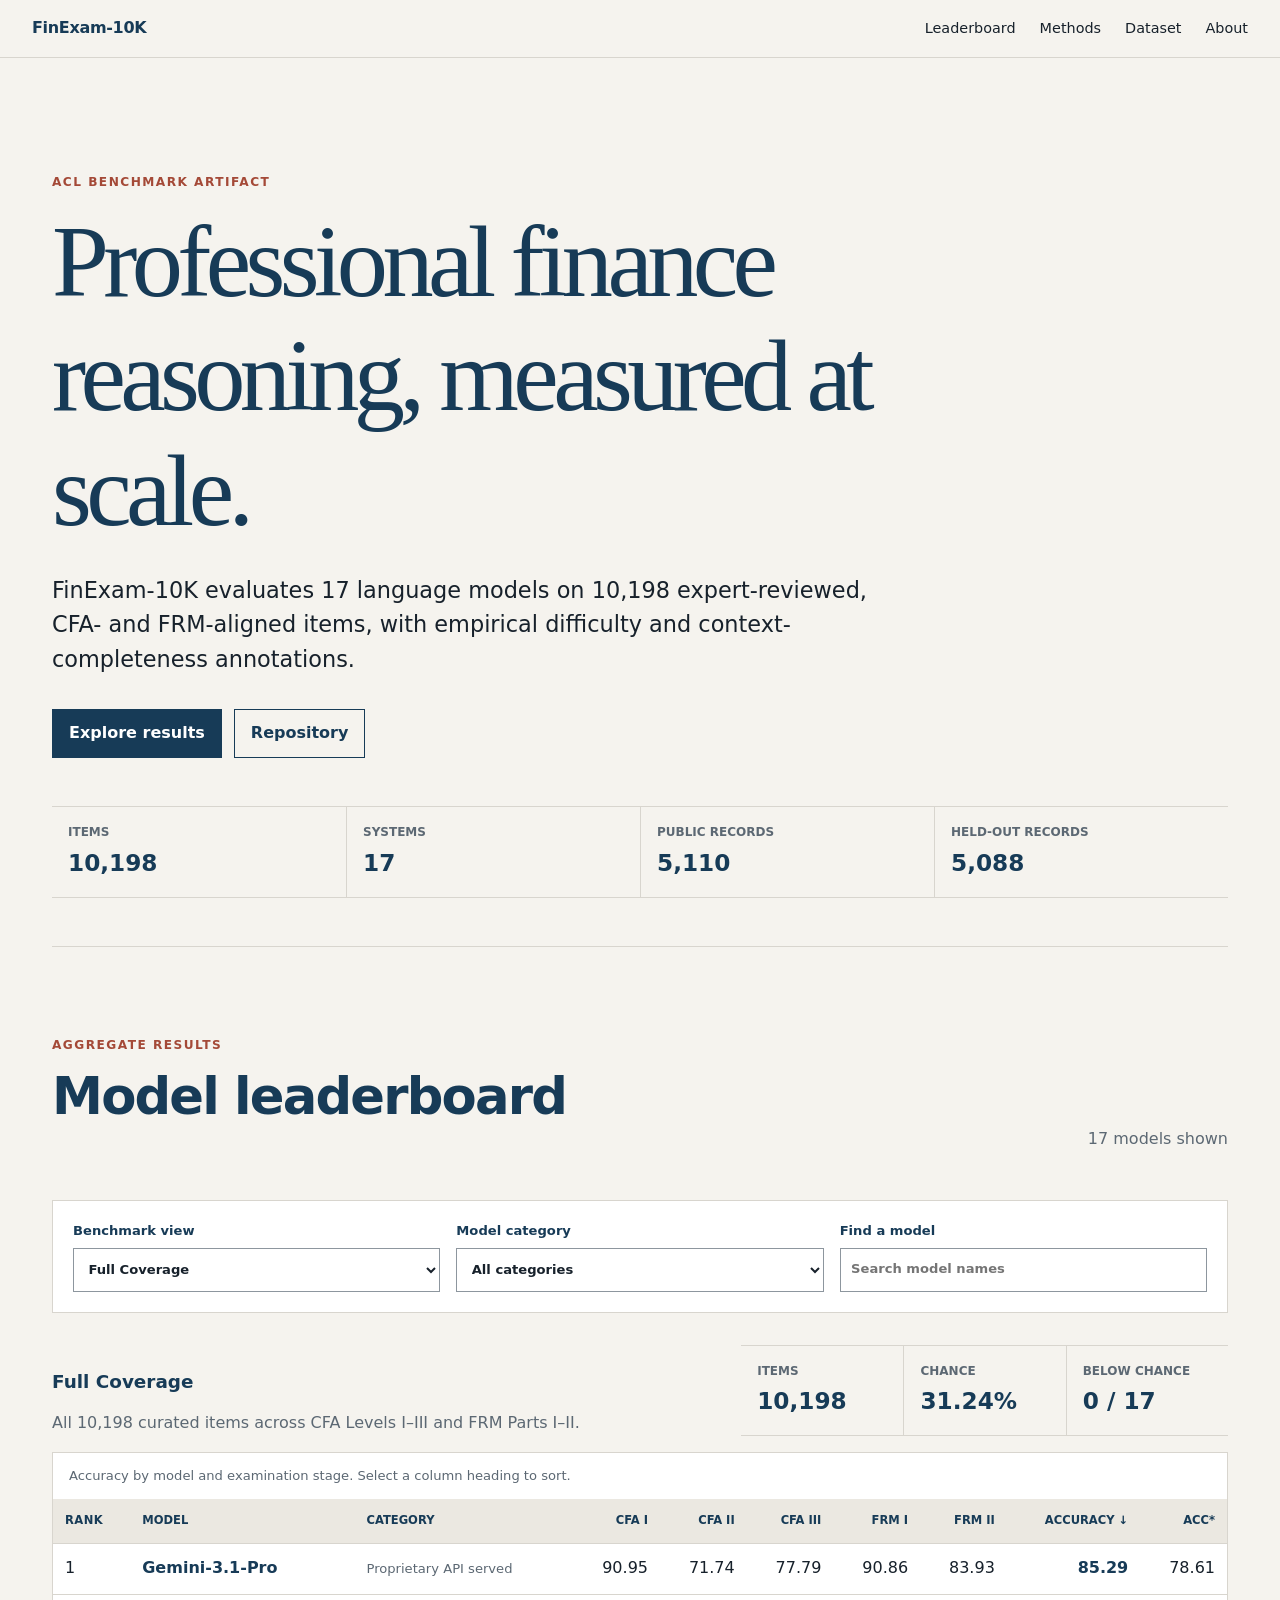
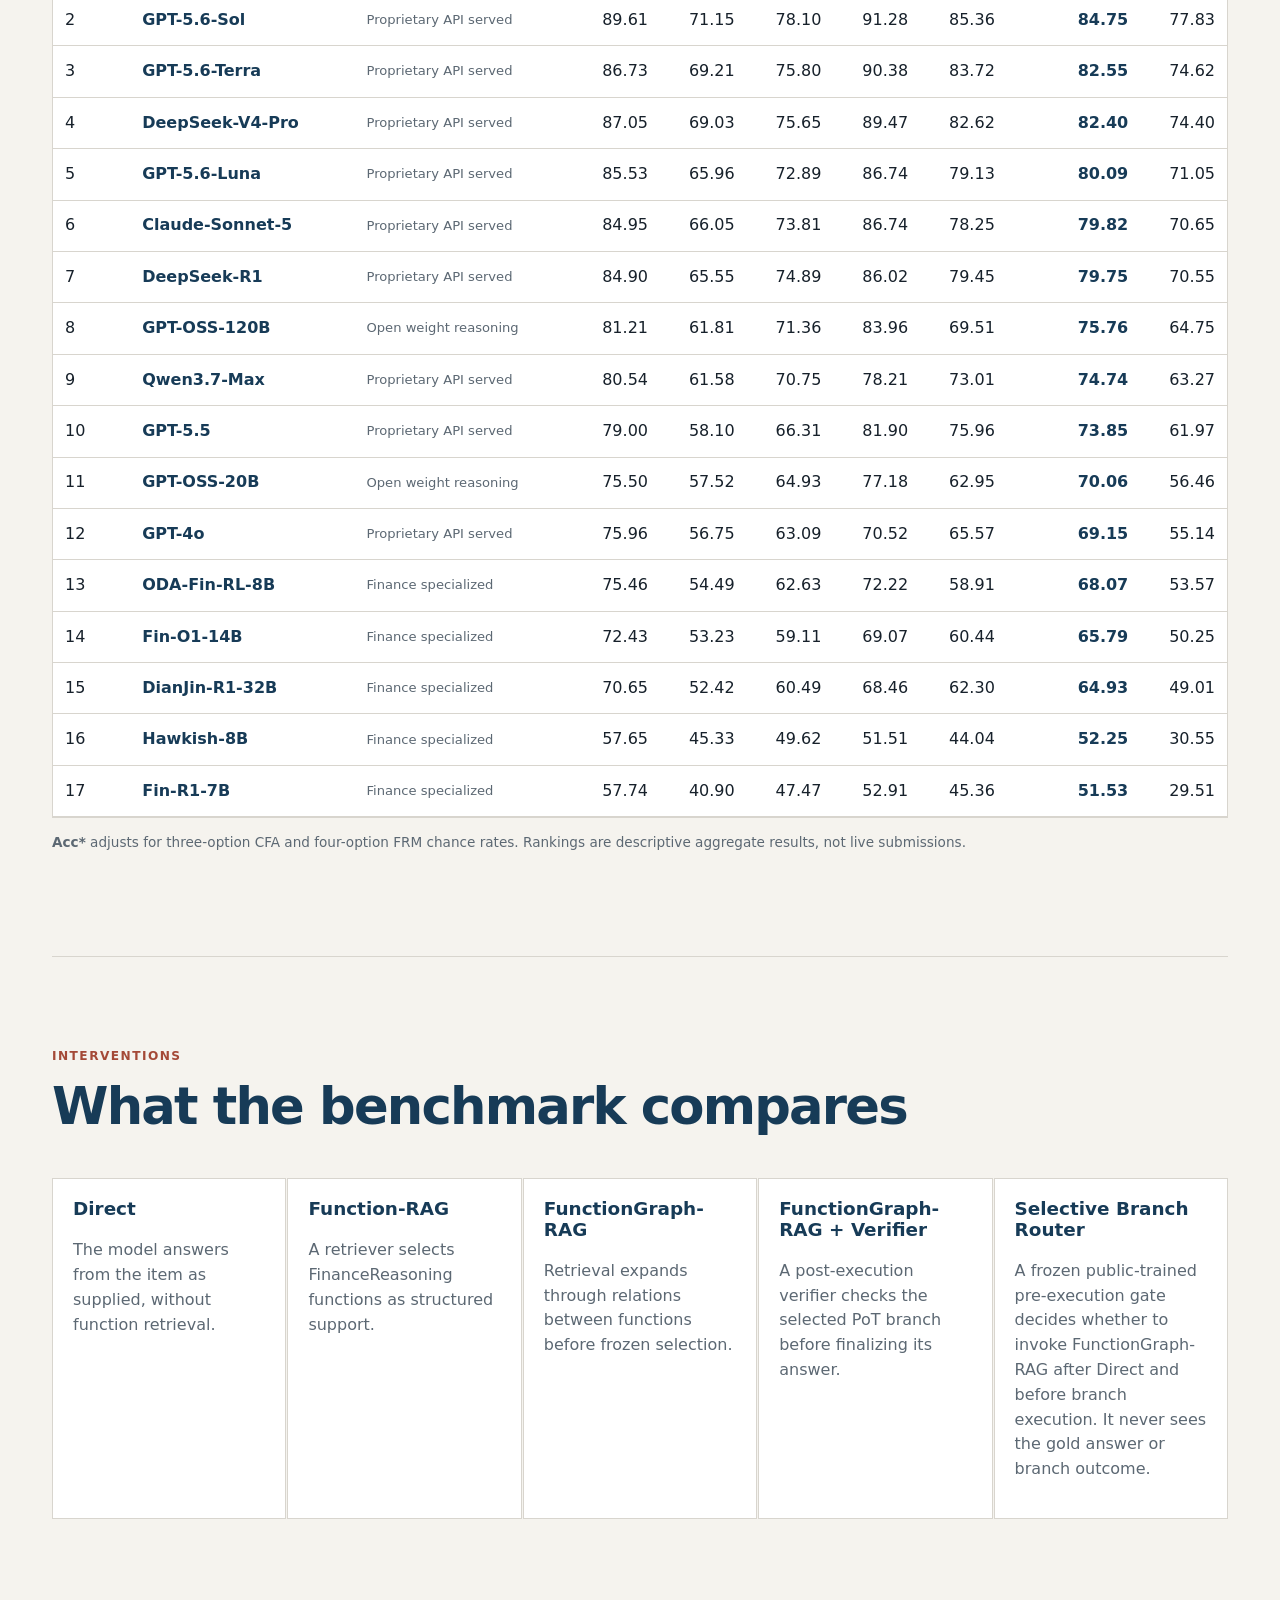
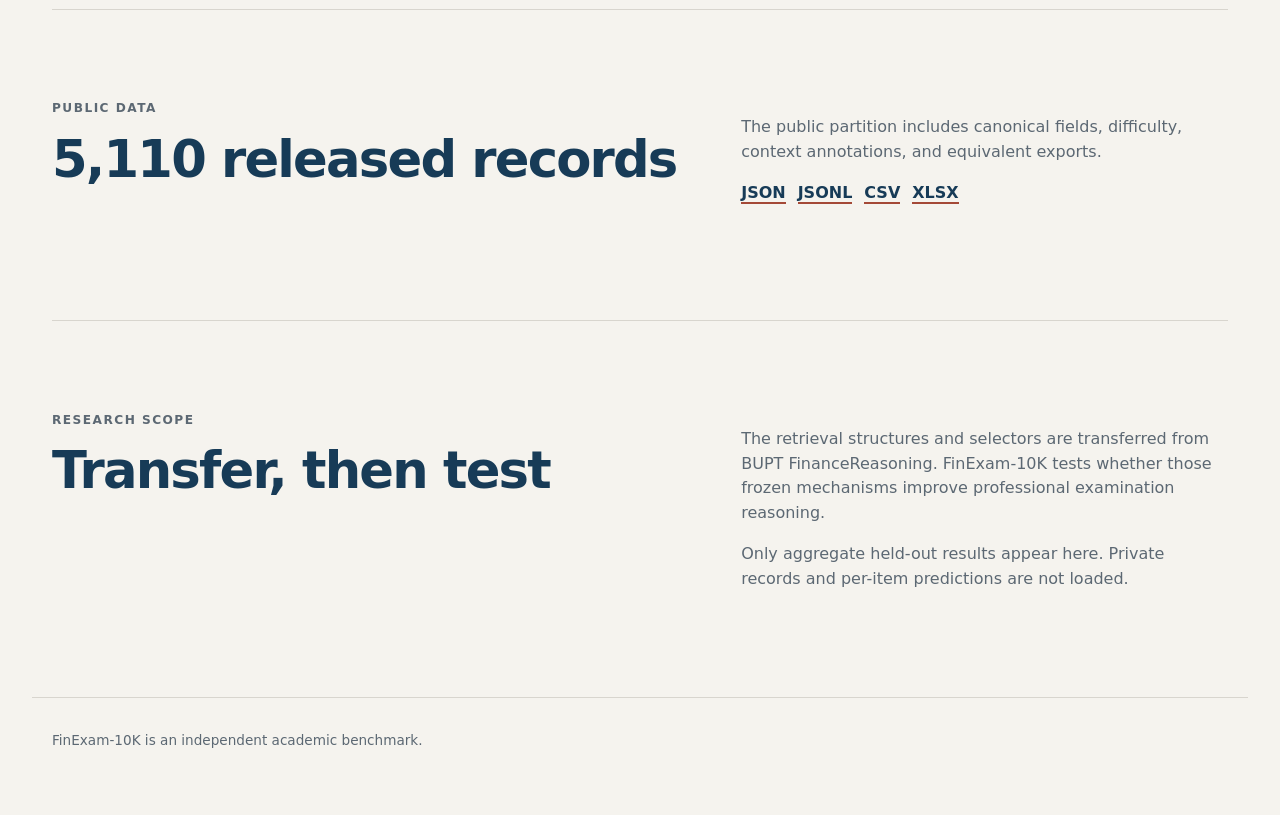
==== docs/index.html @ fe835ecf "feat: publish leaderboard and streamline reproduction Add the docs based benchmark site, README visu" ====
<!doctype html>
<html lang="en">
<head>
  <meta charset="utf-8">
  <meta name="viewport" content="width=device-width, initial-scale=1">
  <meta name="description" content="FinExam-10K benchmark results for professional financial reasoning.">
  <title>FinExam-10K Leaderboard</title>
  <link rel="stylesheet" href="assets/site.css">
  <script src="assets/site.js" defer></script>
</head>
<body>
  <a class="skip-link" href="#leaderboard">Skip to leaderboard</a>
  <header class="site-header">
    <a class="wordmark" href="#top">FinExam-10K</a>
    <nav aria-label="Primary navigation">
      <a href="#leaderboard">Leaderboard</a><a href="#methods">Methods</a>
      <a href="#dataset">Dataset</a><a href="#about">About</a>
    </nav>
  </header>
  <main id="top">
    <section class="hero" aria-labelledby="hero-title">
      <p class="eyebrow">ACL benchmark artifact</p>
      <h1 id="hero-title">Professional finance reasoning, measured at scale.</h1>
      <p class="lede">FinExam-10K evaluates 17 language models on 10,198 expert-reviewed,
        CFA- and FRM-aligned items, with empirical difficulty and context-completeness annotations.</p>
      <div class="hero-actions">
        <a class="button button-primary" href="#leaderboard">Explore results</a>
        <a class="button" href="https://github.com/YanLin-Quinne/FinExam10k">Repository</a>
      </div>
      <dl class="facts" aria-label="Benchmark summary">
        <div><dt>Items</dt><dd>10,198</dd></div><div><dt>Systems</dt><dd>17</dd></div>
        <div><dt>Public records</dt><dd>5,110</dd></div><div><dt>Held-out records</dt><dd>5,088</dd></div>
      </dl>
    </section>

    <section id="leaderboard" class="section" aria-labelledby="leaderboard-title">
      <div class="section-heading"><div><p class="eyebrow">Aggregate results</p>
        <h2 id="leaderboard-title">Model leaderboard</h2></div>
        <p id="results-status" class="status" aria-live="polite">Loading results…</p></div>
      <div class="controls" aria-label="Leaderboard filters">
        <label>Benchmark view<select id="view-filter">
          <option value="full">Full Coverage</option><option value="cc">Context Complete</option>
          <option value="h372">Context Complete Hard</option><option value="z188">Universal Failure Core</option>
        </select></label>
        <label>Model category<select id="category-filter"><option value="all">All categories</option></select></label>
        <label>Find a model<input id="model-search" type="search" autocomplete="off" placeholder="Search model names"></label>
      </div>
      <div class="view-summary"><div><h3 id="view-title">Full Coverage</h3><p id="view-description"></p></div>
        <dl class="view-stats"><div><dt>Items</dt><dd id="view-items">—</dd></div>
          <div><dt>Chance</dt><dd id="view-chance">—</dd></div>
          <div><dt>Below chance</dt><dd id="view-below">—</dd></div></dl></div>
      <div class="table-shell" tabindex="0" aria-label="Scrollable leaderboard">
        <table>
          <caption>Accuracy by model and examination stage. Select a column heading to sort.</caption>
          <thead><tr>
            <th scope="col">Rank</th>
            <th scope="col" aria-sort="none"><button data-sort="model">Model</button></th>
            <th scope="col" aria-sort="none"><button data-sort="category">Category</button></th>
            <th scope="col" aria-sort="none"><button data-sort="CFA Level I">CFA I</button></th>
            <th scope="col" aria-sort="none"><button data-sort="CFA Level II">CFA II</button></th>
            <th scope="col" aria-sort="none"><button data-sort="CFA Level III">CFA III</button></th>
            <th scope="col" aria-sort="none"><button data-sort="FRM Part I">FRM I</button></th>
            <th scope="col" aria-sort="none"><button data-sort="FRM Part II">FRM II</button></th>
            <th scope="col" aria-sort="descending"><button data-sort="accuracy">Accuracy</button></th>
            <th scope="col" aria-sort="none"><button data-sort="adjusted_accuracy">Acc*</button></th>
          </tr></thead><tbody id="leaderboard-body"></tbody>
        </table>
      </div>
      <p class="table-note"><strong>Acc*</strong> adjusts for three-option CFA and four-option FRM
        chance rates. Rankings are descriptive aggregate results, not live submissions.</p>
    </section>

    <section id="methods" class="section" aria-labelledby="methods-title">
      <p class="eyebrow">Interventions</p><h2 id="methods-title">What the benchmark compares</h2>
      <div class="method-grid">
        <article><h3>Direct</h3><p>The model answers from the item as supplied, without function retrieval.</p></article>
        <article><h3>Function-RAG</h3><p>A retriever selects FinanceReasoning functions as structured support.</p></article>
        <article><h3>FunctionGraph-RAG</h3><p>Retrieval expands through relations between functions before frozen selection.</p></article>
        <article><h3>FunctionGraph-RAG + Verifier</h3><p>A post-execution verifier checks the selected PoT branch before finalizing its answer.</p></article>
        <article><h3>Selective Branch Router</h3><p>A frozen public-trained pre-execution gate decides whether to invoke FunctionGraph-RAG after Direct and before branch execution. It never sees the gold answer or branch outcome.</p></article>
      </div>
    </section>

    <section id="dataset" class="section split" aria-labelledby="dataset-title">
      <div><p class="eyebrow">Public data</p><h2 id="dataset-title">5,110 released records</h2></div>
      <div><p>The public partition includes canonical fields, difficulty, context annotations, and equivalent exports.</p>
        <ul class="dataset-links">
          <li><a href="https://github.com/YanLin-Quinne/FinExam10k/blob/main/data/public/finexam10k_public_5110_canonical.json">JSON</a></li>
          <li><a href="https://github.com/YanLin-Quinne/FinExam10k/blob/main/data/public/finexam10k_public_5110_canonical.jsonl">JSONL</a></li>
          <li><a href="https://github.com/YanLin-Quinne/FinExam10k/blob/main/data/public/finexam10k_public_5110_table.csv">CSV</a></li>
          <li><a href="https://github.com/YanLin-Quinne/FinExam10k/blob/main/data/public/finexam10k_public_5110.xlsx">XLSX</a></li>
        </ul></div>
    </section>
    <section id="about" class="section split" aria-labelledby="about-title">
      <div><p class="eyebrow">Research scope</p><h2 id="about-title">Transfer, then test</h2></div>
      <div><p>The retrieval structures and selectors are transferred from BUPT FinanceReasoning.
        FinExam-10K tests whether those frozen mechanisms improve professional examination reasoning.</p>
        <p>Only aggregate held-out results appear here. Private records and per-item predictions are not loaded.</p></div>
    </section>
  </main>
  <footer>FinExam-10K is an independent academic benchmark.</footer>
</body>
</html>
---- docs/assets/site.css ----
:root{--ink:#17212b;--muted:#5c6873;--paper:#f5f3ee;--surface:#fff;--line:#d8d5ce;--navy:#173b57;--rust:#a44937;color-scheme:light;scroll-behavior:smooth}
*{box-sizing:border-box}body{background:var(--paper);color:var(--ink);font-family:Inter,ui-sans-serif,system-ui,-apple-system,BlinkMacSystemFont,"Segoe UI",sans-serif;line-height:1.55;margin:0}
a{color:var(--navy);text-underline-offset:.18em}a:hover{color:var(--rust)}:focus-visible{outline:3px solid var(--rust);outline-offset:3px}
.skip-link{background:var(--navy);color:#fff;left:1rem;padding:.65rem 1rem;position:fixed;top:-5rem;z-index:30}.skip-link:focus{top:1rem}
.site-header{align-items:center;background:rgba(245,243,238,.96);border-bottom:1px solid var(--line);display:flex;justify-content:space-between;padding:1rem max(1.25rem,calc((100vw - 76rem)/2));position:sticky;top:0;z-index:20}
.wordmark{font-weight:800;letter-spacing:-.02em;text-decoration:none}nav{display:flex;gap:1.5rem}nav a{color:var(--ink);font-size:.9rem;text-decoration:none}
main,footer{margin:auto;max-width:76rem;padding-inline:1.25rem}.hero{padding-block:clamp(4rem,9vw,8rem) 3rem}
.eyebrow{color:var(--rust);font-size:.76rem;font-weight:800;letter-spacing:.12em;margin:0 0 .8rem;text-transform:uppercase}
h1,h2,h3{color:var(--navy);line-height:1.12;margin-top:0}h1{font-family:Georgia,"Times New Roman",serif;font-size:clamp(3.1rem,8vw,6.7rem);font-weight:500;letter-spacing:-.055em;margin-bottom:1.5rem;max-width:64rem}h2{font-size:clamp(2rem,4vw,3.2rem);letter-spacing:-.035em}h3{font-size:1.15rem}
.lede{font-size:clamp(1.1rem,2vw,1.4rem);max-width:52rem}.hero-actions{display:flex;flex-wrap:wrap;gap:.75rem;margin-block:2rem 3rem}
.button{border:1px solid var(--navy);display:inline-block;font-weight:700;padding:.7rem 1rem;text-decoration:none}.button-primary{background:var(--navy);color:#fff}.button-primary:hover{background:var(--rust);color:#fff}
.facts,.view-stats{border-block:1px solid var(--line);display:grid;grid-template-columns:repeat(4,1fr);margin:0}.facts div,.view-stats div{padding:1rem}.facts div+div,.view-stats div+div{border-left:1px solid var(--line)}
dt{color:var(--muted);font-size:.75rem;font-weight:700;text-transform:uppercase}dd{color:var(--navy);font-size:1.45rem;font-weight:800;margin:.2rem 0 0}
.section{border-top:1px solid var(--line);padding-block:clamp(3.5rem,7vw,6rem)}.section-heading,.view-summary,.split{display:grid;gap:2rem;grid-template-columns:1.35fr 1fr}.section-heading{align-items:end}.status{color:var(--muted);text-align:right}
.controls{align-items:end;background:var(--surface);border:1px solid var(--line);display:grid;gap:1rem;grid-template-columns:repeat(3,1fr);margin-block:2rem;padding:1.25rem}
label{color:var(--navy);font-size:.82rem;font-weight:750}input,select{background:#fff;border:1px solid #8d969e;border-radius:0;color:var(--ink);display:block;font:inherit;margin-top:.4rem;min-height:2.75rem;padding:.5rem .65rem;width:100%}
.view-summary{align-items:end;margin-block:2rem 1rem}.view-summary p{color:var(--muted);margin-bottom:0}.view-stats{grid-template-columns:repeat(3,1fr)}
.table-shell{background:var(--surface);border:1px solid var(--line);overflow-x:auto}table{border-collapse:collapse;min-width:72rem;width:100%}caption{color:var(--muted);font-size:.82rem;padding:.8rem 1rem;text-align:left}
th,td{border-bottom:1px solid var(--line);padding:.8rem .75rem;text-align:right}th:first-child,th:nth-child(2),th:nth-child(3),td:first-child,td:nth-child(2),td:nth-child(3){text-align:left}
th{background:#ebe8e1;color:var(--navy);font-size:.72rem;letter-spacing:.04em;position:sticky;top:0;text-transform:uppercase}th button{background:transparent;border:0;color:inherit;cursor:pointer;font:inherit;padding:0;text-transform:inherit}
th[aria-sort="ascending"] button::after{content:" ↑"}th[aria-sort="descending"] button::after{content:" ↓"}tbody tr:hover{background:#f2f0ea}
.rank,.numeric{font-variant-numeric:tabular-nums}.model,.primary-score{color:var(--navy);font-weight:800}.category{color:var(--muted);font-size:.82rem}.empty-state{color:var(--muted);padding:2rem;text-align:center!important}.table-note{color:var(--muted);font-size:.85rem}
.method-grid{display:grid;gap:1px;grid-template-columns:repeat(5,1fr);margin-top:2rem}.method-grid article{background:var(--surface);border:1px solid var(--line);padding:1.25rem}.method-grid p,.split p{color:var(--muted)}
.dataset-links{display:flex;flex-wrap:wrap;gap:.75rem;list-style:none;padding:0}.dataset-links a{border-bottom:2px solid var(--rust);font-weight:800;text-decoration:none}
footer{border-top:1px solid var(--line);color:var(--muted);font-size:.85rem;padding-block:2rem 4rem}
@media (max-width:900px){.method-grid{grid-template-columns:repeat(2,1fr)}}
@media (max-width:720px){body{overflow-x:hidden}.site-header,main,footer{margin-left:0;max-width:390px}.site-header{align-items:flex-start;flex-direction:column;gap:.75rem}.hero h1{font-size:3rem;max-width:350px}.lede{max-width:350px}nav{max-width:100%;overflow-x:auto;padding-bottom:.25rem;white-space:nowrap}nav a{flex:0 0 auto}.facts,.controls,.section-heading,.view-summary,.split{grid-template-columns:1fr}.facts div+div{border-left:0;border-top:1px solid var(--line)}.status{text-align:left}.view-stats{grid-template-columns:repeat(3,1fr)}.method-grid{grid-template-columns:1fr}}
@media (prefers-reduced-motion:reduce){:root{scroll-behavior:auto}}
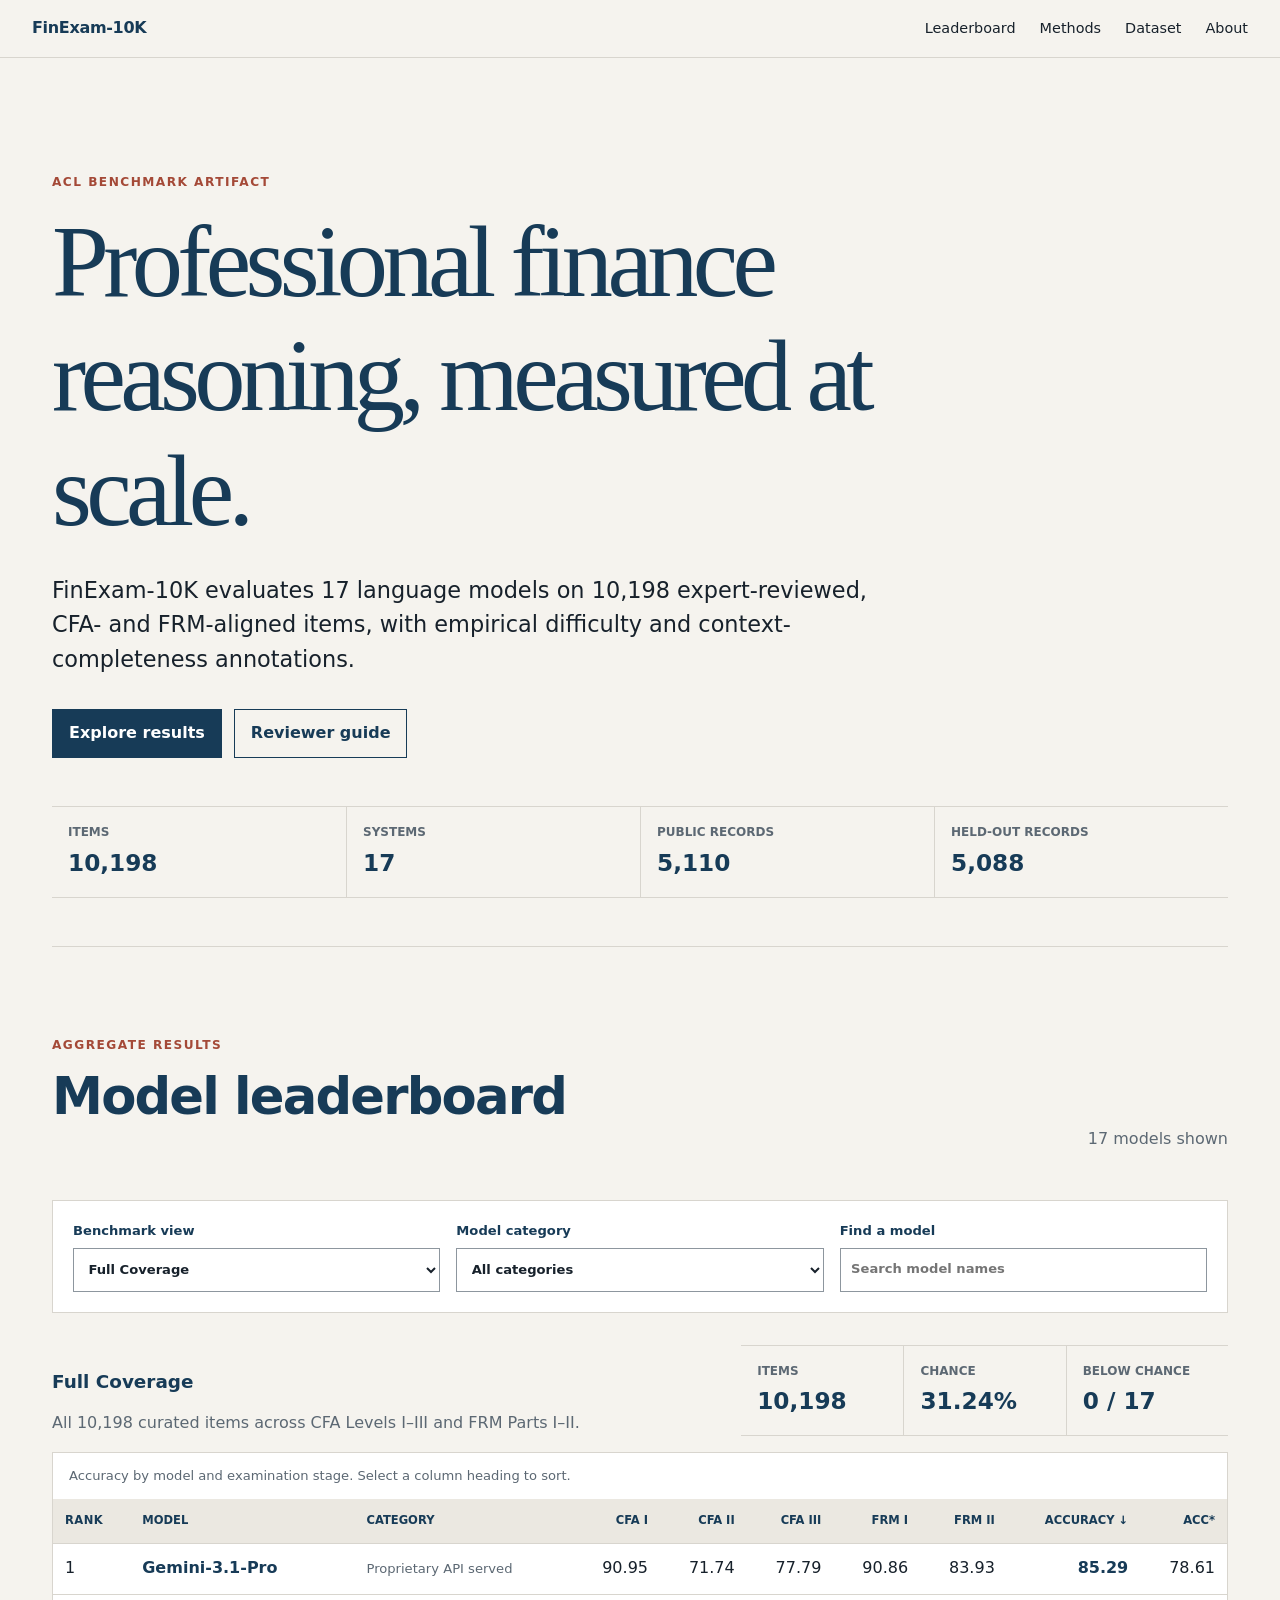
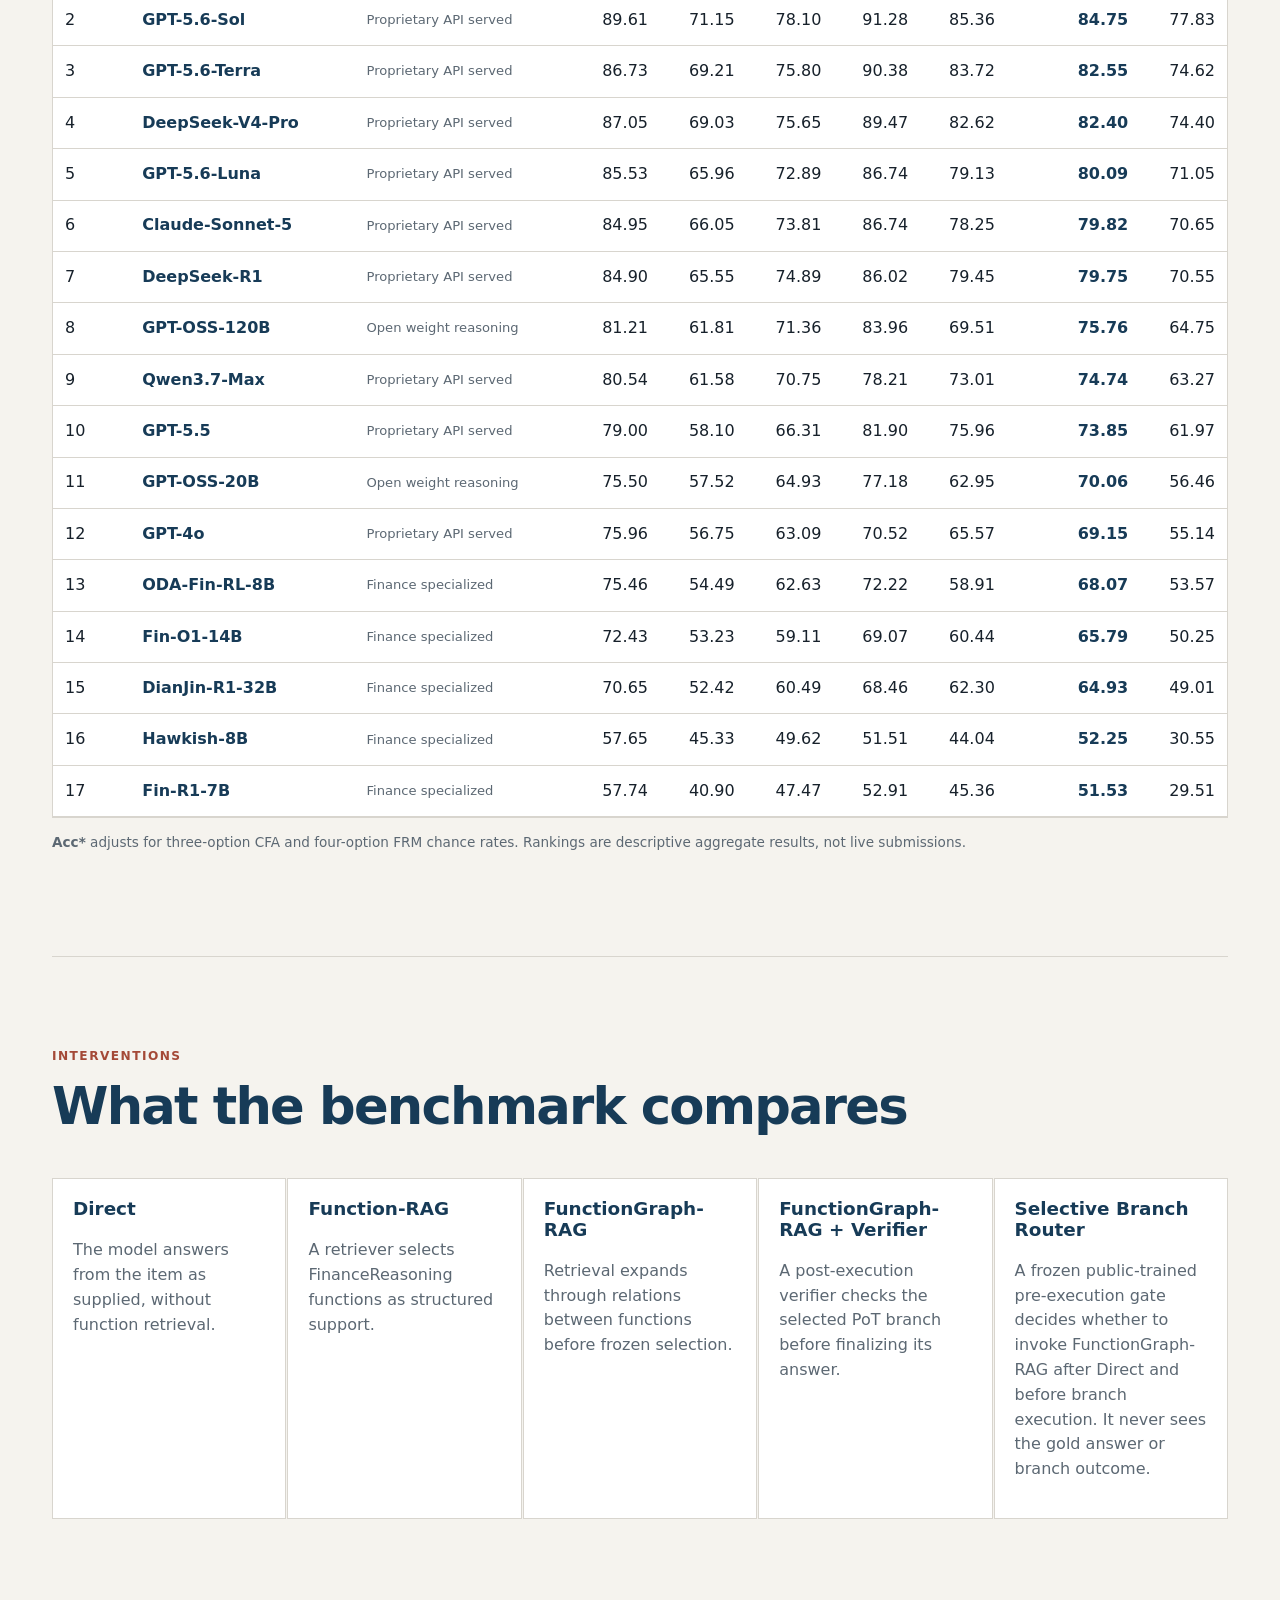
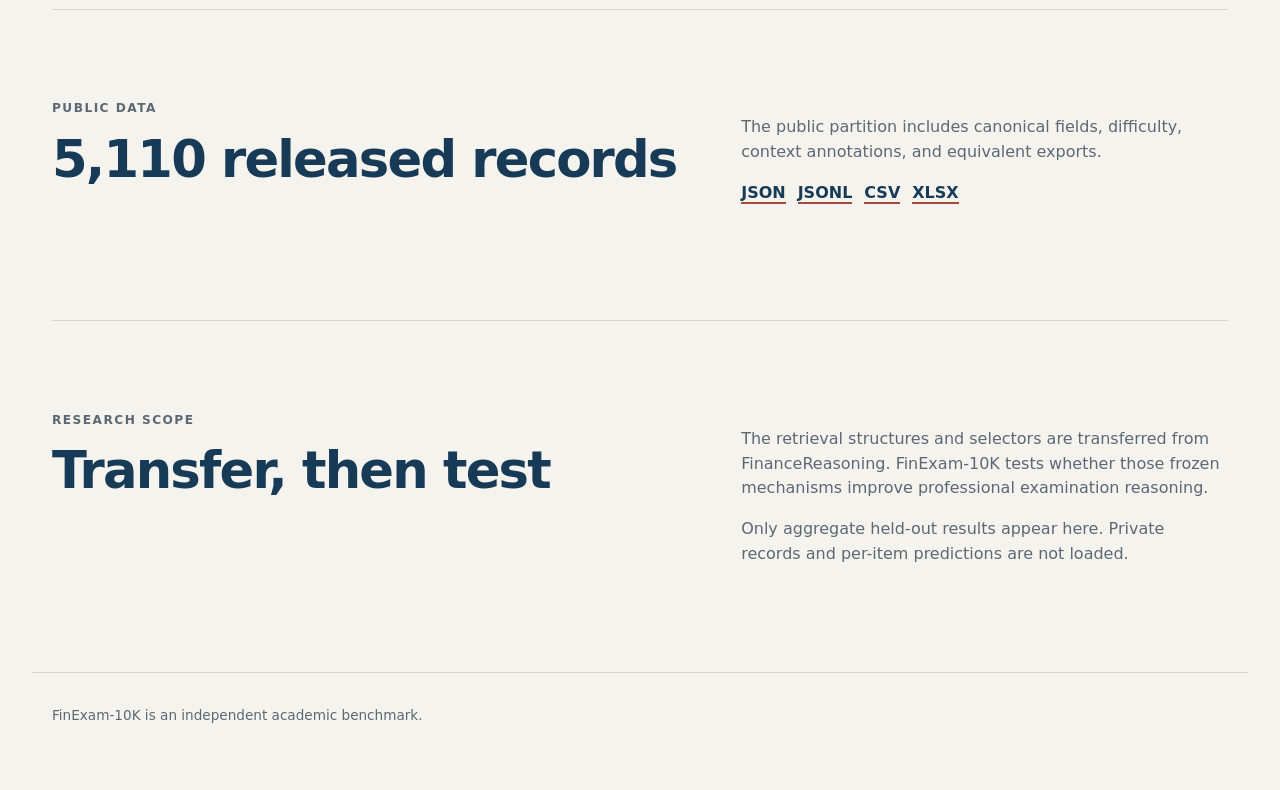
==== commit ab078d79: "Update reviewer artifact and offline leaderboard" ====
--- a/docs/index.html
+++ b/docs/index.html
@@ -25,7 +25,7 @@
         CFA- and FRM-aligned items, with empirical difficulty and context-completeness annotations.</p>
       <div class="hero-actions">
         <a class="button button-primary" href="#leaderboard">Explore results</a>
-        <a class="button" href="https://github.com/YanLin-Quinne/FinExam10k">Repository</a>
+        <a class="button" href="../README.md">Reviewer guide</a>
       </div>
       <dl class="facts" aria-label="Benchmark summary">
         <div><dt>Items</dt><dd>10,198</dd></div><div><dt>Systems</dt><dd>17</dd></div>
@@ -85,15 +85,15 @@
       <div><p class="eyebrow">Public data</p><h2 id="dataset-title">5,110 released records</h2></div>
       <div><p>The public partition includes canonical fields, difficulty, context annotations, and equivalent exports.</p>
         <ul class="dataset-links">
-          <li><a href="https://github.com/YanLin-Quinne/FinExam10k/blob/main/data/public/finexam10k_public_5110_canonical.json">JSON</a></li>
-          <li><a href="https://github.com/YanLin-Quinne/FinExam10k/blob/main/data/public/finexam10k_public_5110_canonical.jsonl">JSONL</a></li>
-          <li><a href="https://github.com/YanLin-Quinne/FinExam10k/blob/main/data/public/finexam10k_public_5110_table.csv">CSV</a></li>
-          <li><a href="https://github.com/YanLin-Quinne/FinExam10k/blob/main/data/public/finexam10k_public_5110.xlsx">XLSX</a></li>
+          <li><a href="../data/public/finexam10k_public_5110_canonical.json">JSON</a></li>
+          <li><a href="../data/public/finexam10k_public_5110_canonical.jsonl">JSONL</a></li>
+          <li><a href="../data/public/finexam10k_public_5110_table.csv">CSV</a></li>
+          <li><a href="../data/public/finexam10k_public_5110.xlsx">XLSX</a></li>
         </ul></div>
     </section>
     <section id="about" class="section split" aria-labelledby="about-title">
       <div><p class="eyebrow">Research scope</p><h2 id="about-title">Transfer, then test</h2></div>
-      <div><p>The retrieval structures and selectors are transferred from BUPT FinanceReasoning.
+      <div><p>The retrieval structures and selectors are transferred from FinanceReasoning.
         FinExam-10K tests whether those frozen mechanisms improve professional examination reasoning.</p>
         <p>Only aggregate held-out results appear here. Private records and per-item predictions are not loaded.</p></div>
     </section>
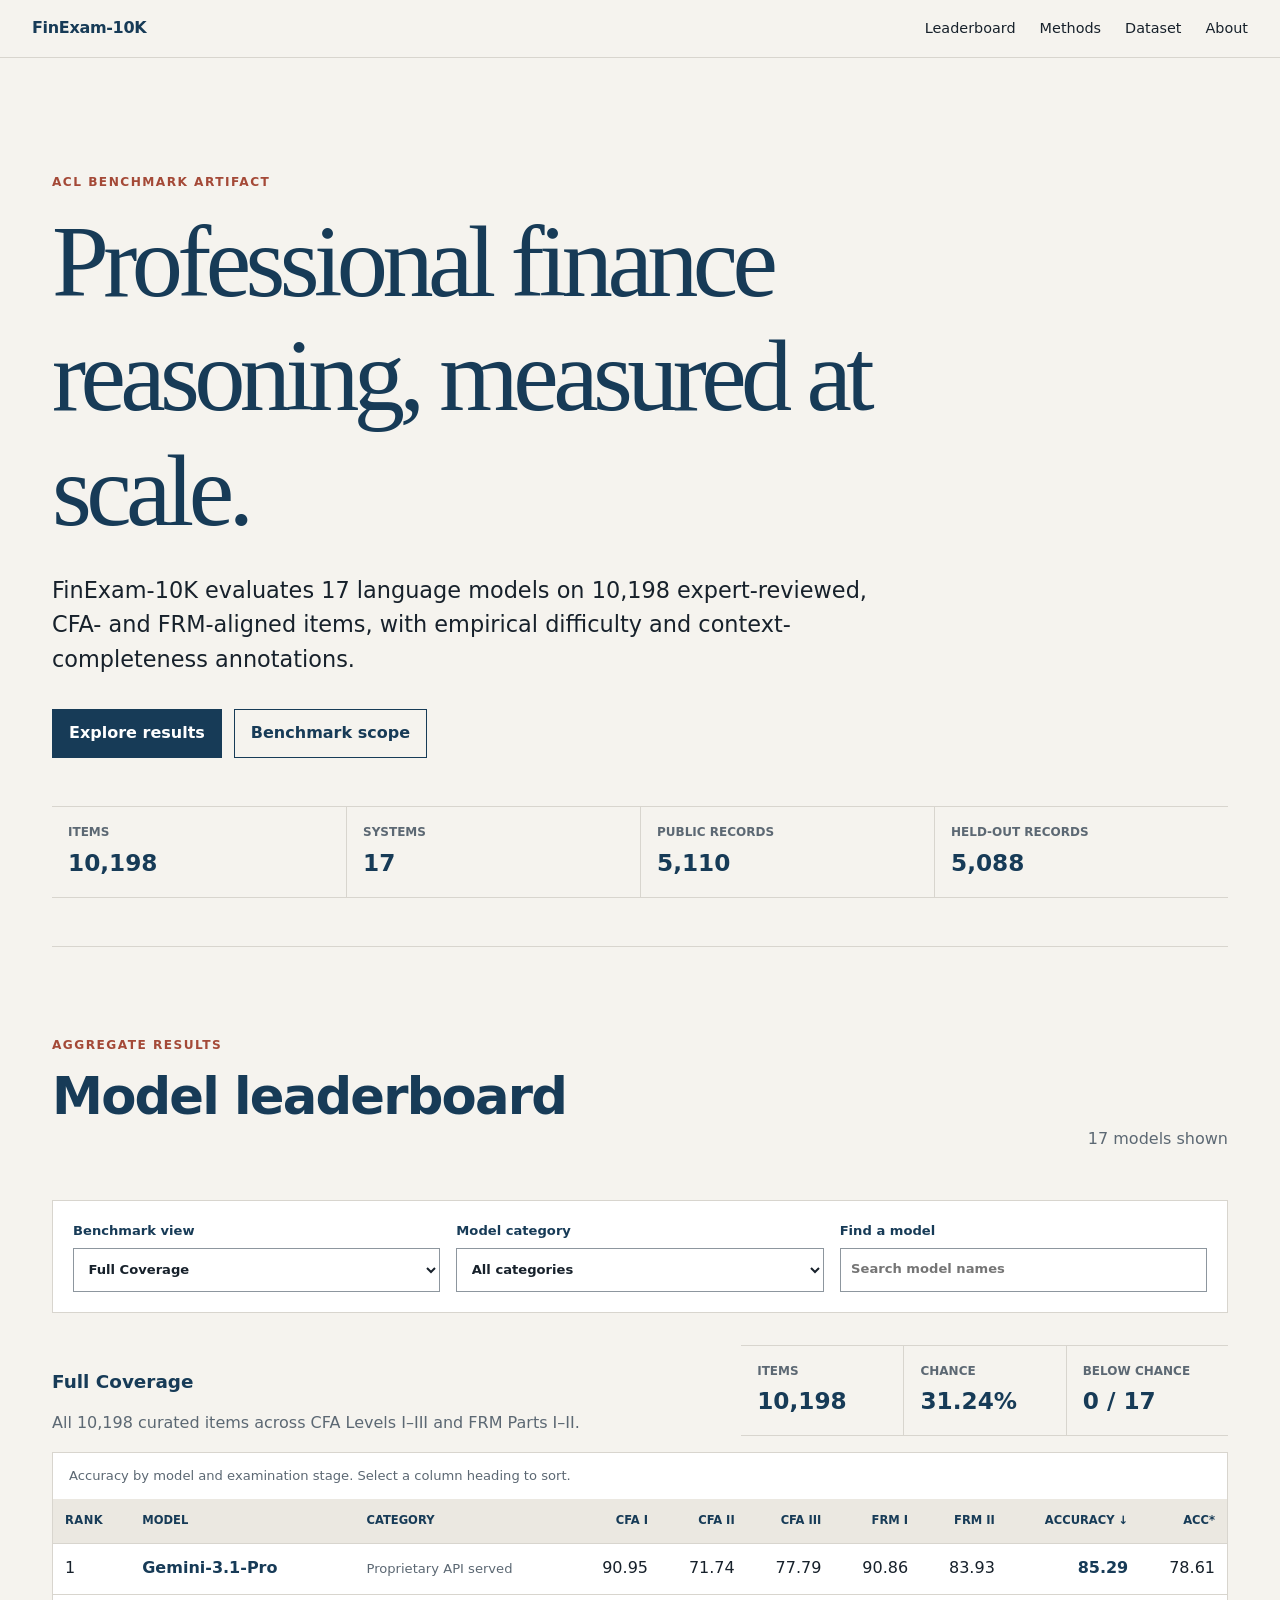
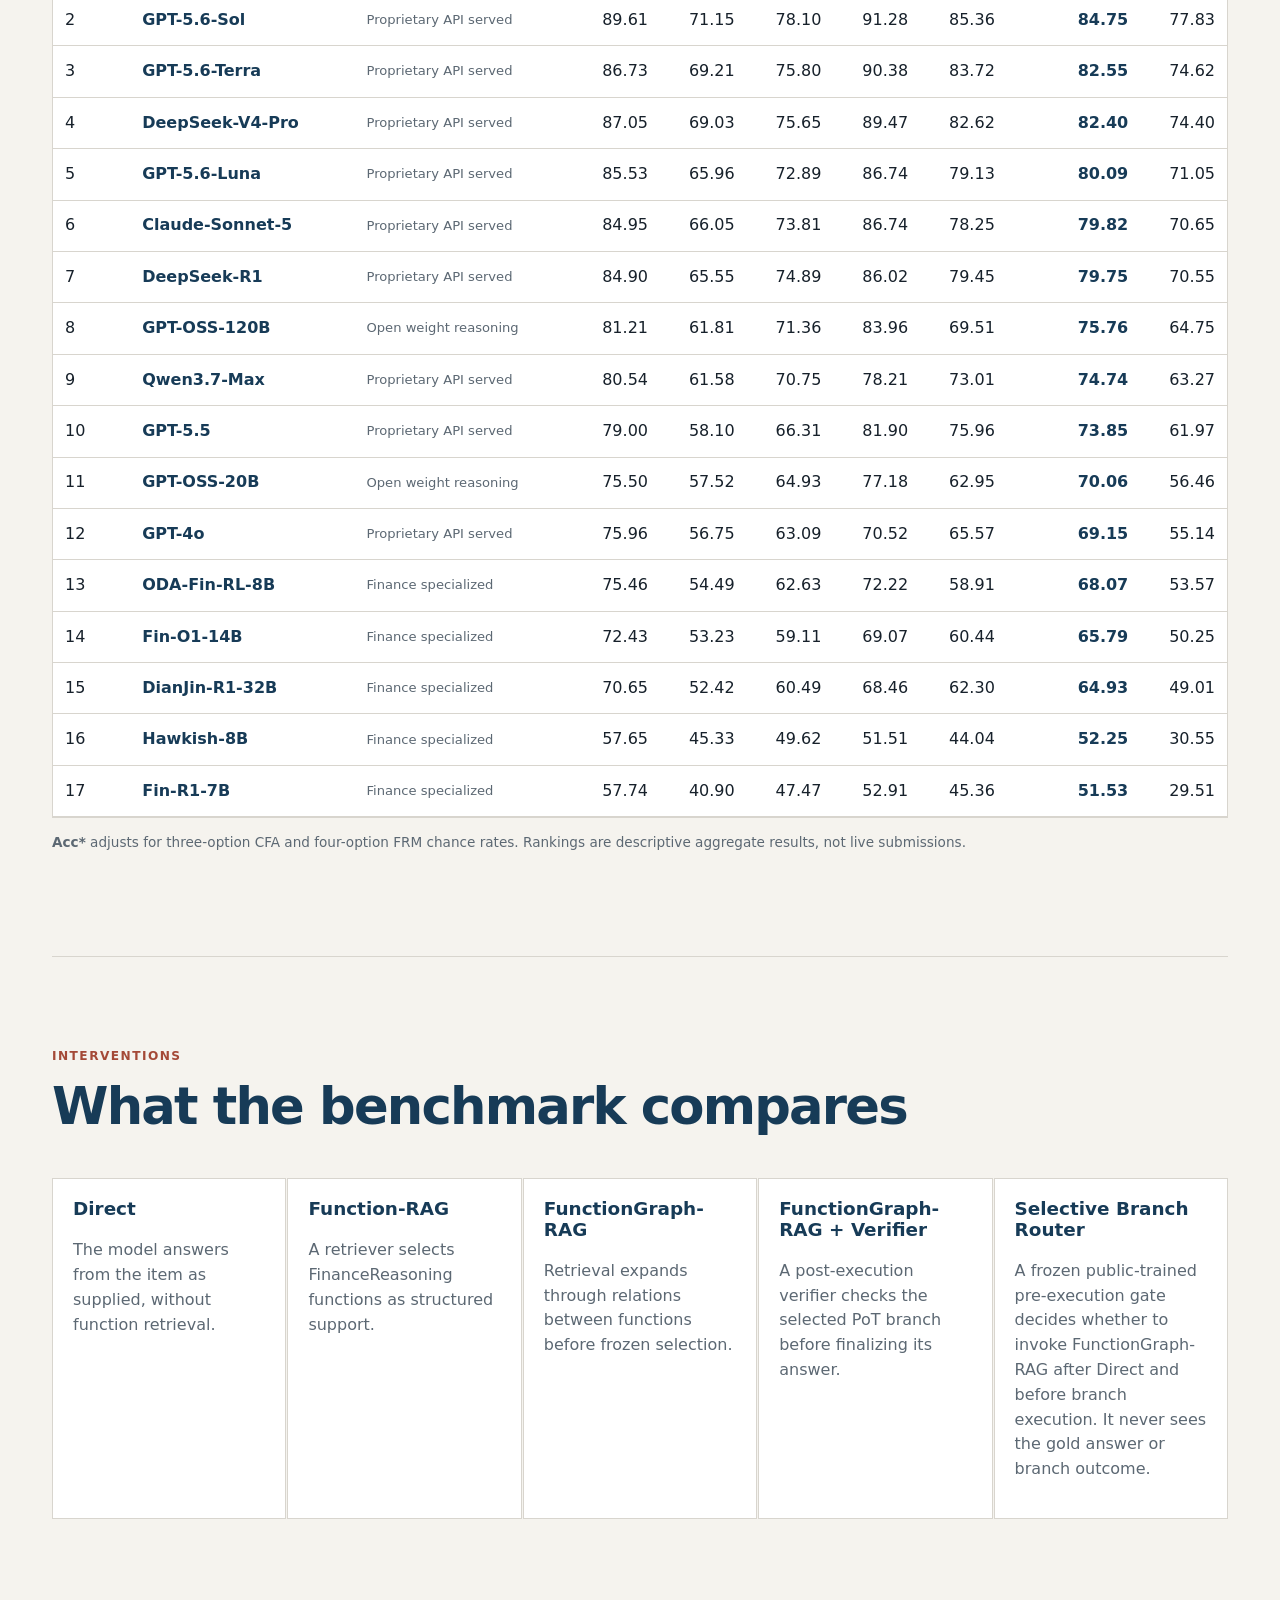
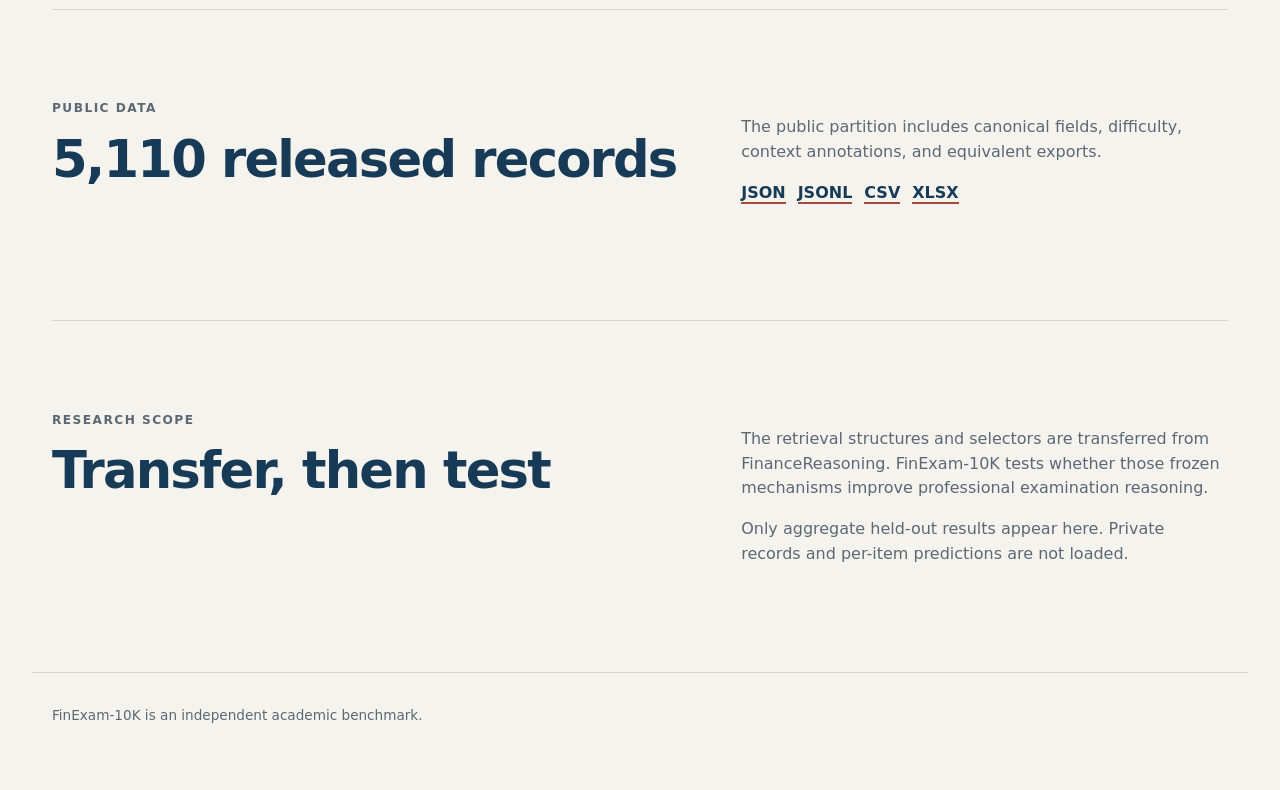
==== commit a5a44c9b: "Deploy static leaderboard with GitHub Pages" ====
--- a/docs/index.html
+++ b/docs/index.html
@@ -25,7 +25,7 @@
         CFA- and FRM-aligned items, with empirical difficulty and context-completeness annotations.</p>
       <div class="hero-actions">
         <a class="button button-primary" href="#leaderboard">Explore results</a>
-        <a class="button" href="../README.md">Reviewer guide</a>
+        <a class="button" href="#about">Benchmark scope</a>
       </div>
       <dl class="facts" aria-label="Benchmark summary">
         <div><dt>Items</dt><dd>10,198</dd></div><div><dt>Systems</dt><dd>17</dd></div>
@@ -85,10 +85,10 @@
       <div><p class="eyebrow">Public data</p><h2 id="dataset-title">5,110 released records</h2></div>
       <div><p>The public partition includes canonical fields, difficulty, context annotations, and equivalent exports.</p>
         <ul class="dataset-links">
-          <li><a href="../data/public/finexam10k_public_5110_canonical.json">JSON</a></li>
-          <li><a href="../data/public/finexam10k_public_5110_canonical.jsonl">JSONL</a></li>
-          <li><a href="../data/public/finexam10k_public_5110_table.csv">CSV</a></li>
-          <li><a href="../data/public/finexam10k_public_5110.xlsx">XLSX</a></li>
+          <li><a href="data/public/finexam10k_public_5110_canonical.json">JSON</a></li>
+          <li><a href="data/public/finexam10k_public_5110_canonical.jsonl">JSONL</a></li>
+          <li><a href="data/public/finexam10k_public_5110_table.csv">CSV</a></li>
+          <li><a href="data/public/finexam10k_public_5110.xlsx">XLSX</a></li>
         </ul></div>
     </section>
     <section id="about" class="section split" aria-labelledby="about-title">
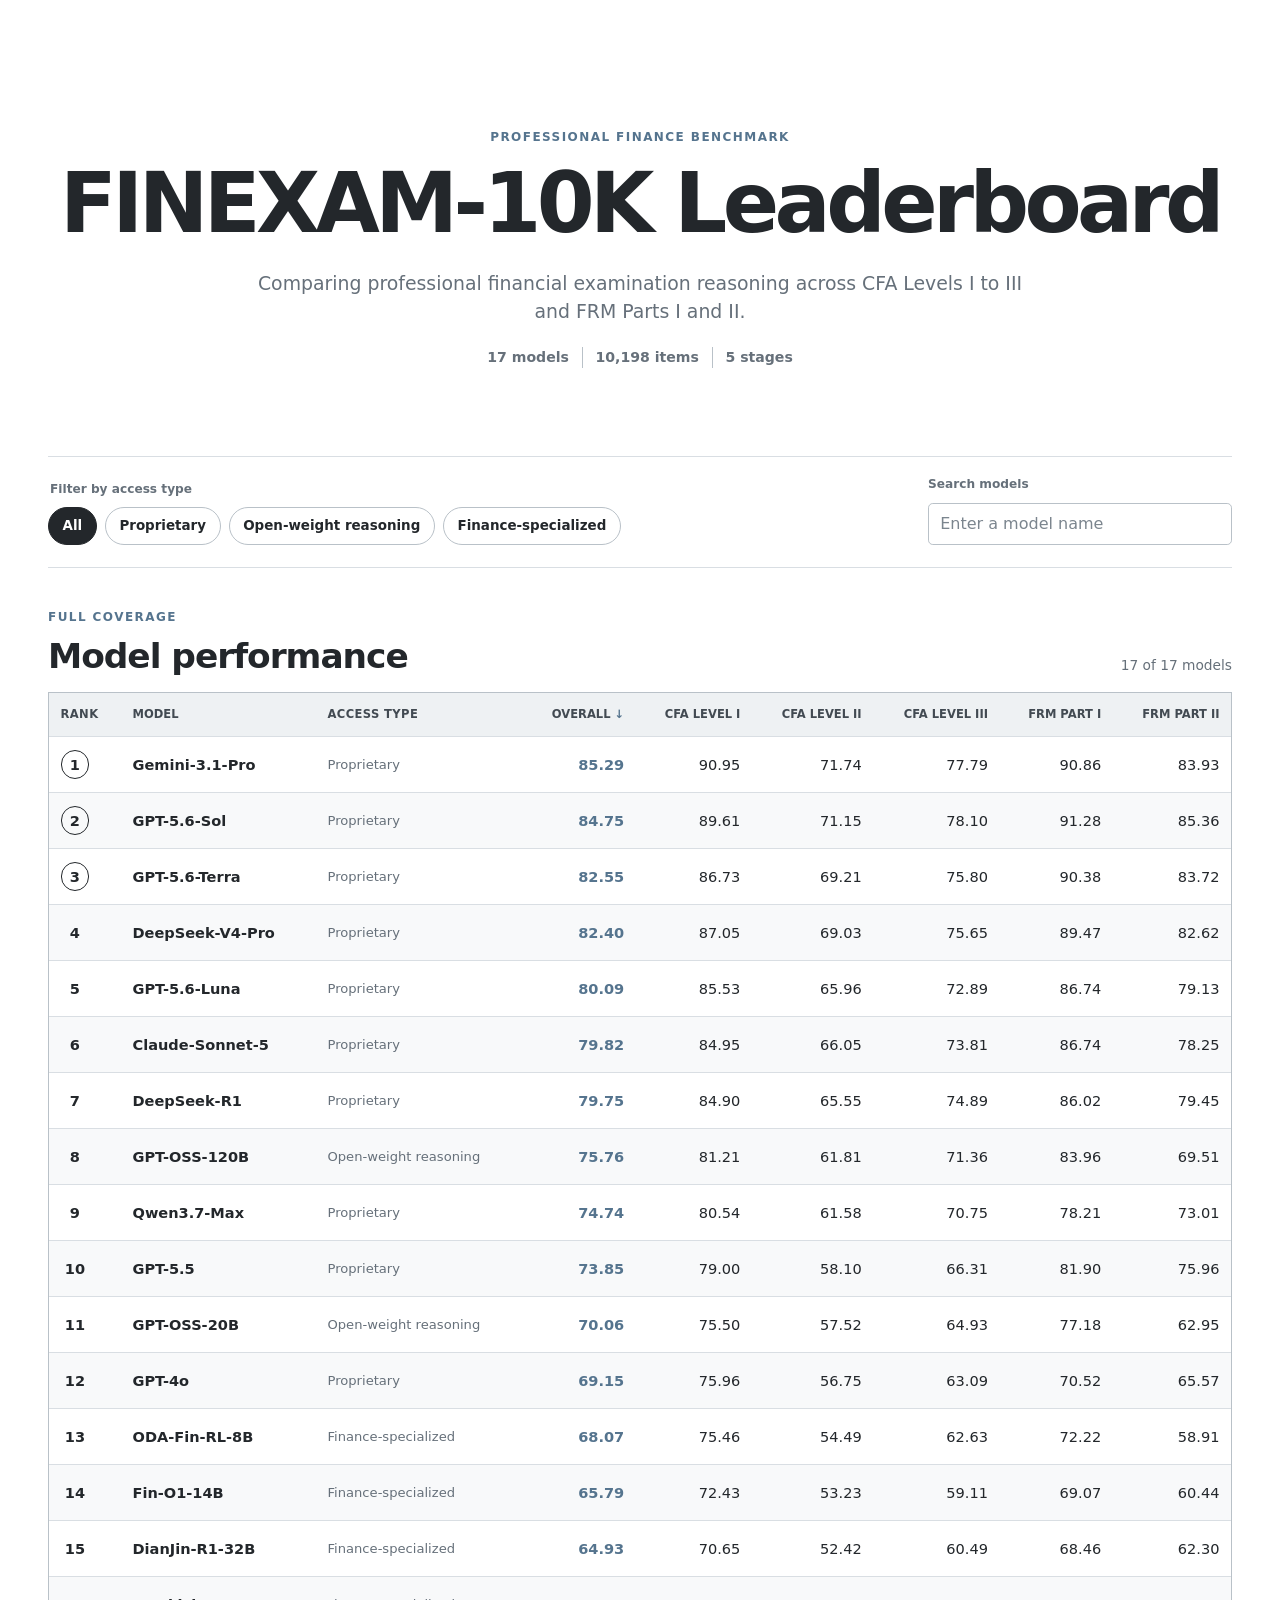
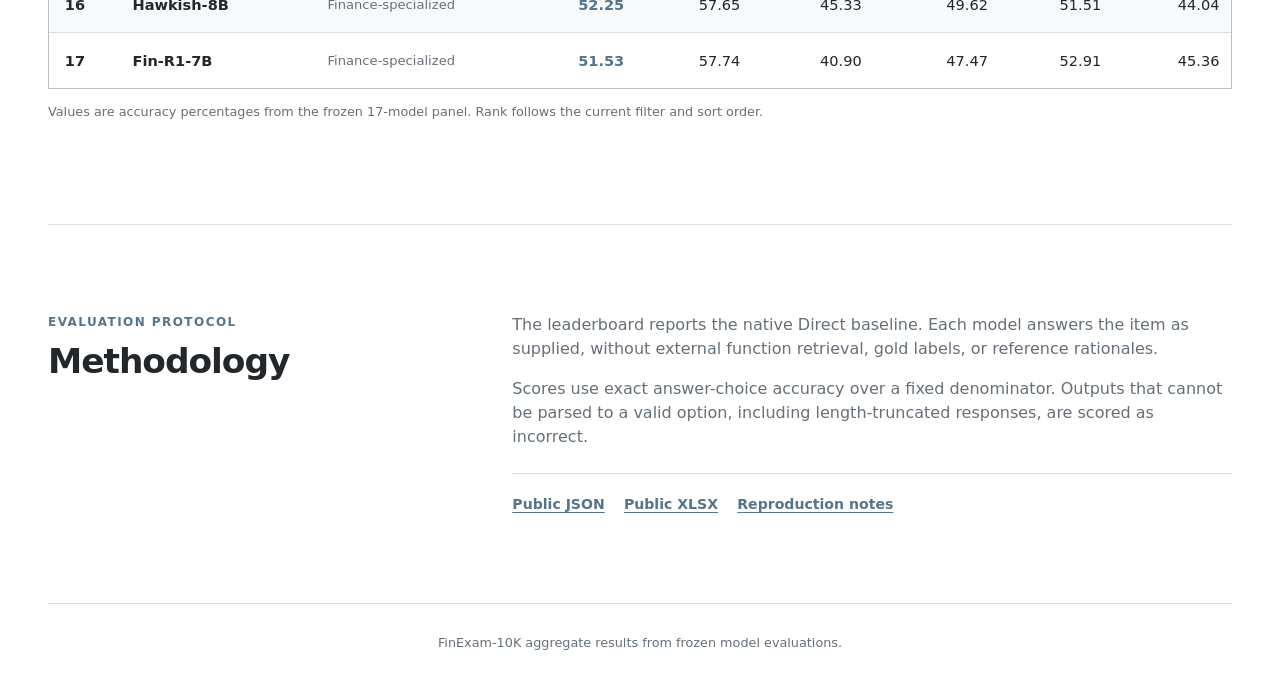
==== commit 494f23bc: "feat(pages): simplify leaderboard interface" ====
--- a/docs/index.html
+++ b/docs/index.html
@@ -3,101 +3,86 @@
 <head>
   <meta charset="utf-8">
   <meta name="viewport" content="width=device-width, initial-scale=1">
-  <meta name="description" content="FinExam-10K benchmark results for professional financial reasoning.">
+  <meta name="description" content="FinExam-10K benchmark results for professional financial examination reasoning.">
   <title>FinExam-10K Leaderboard</title>
   <link rel="stylesheet" href="assets/site.css">
   <script src="assets/site.js" defer></script>
 </head>
 <body>
   <a class="skip-link" href="#leaderboard">Skip to leaderboard</a>
-  <header class="site-header">
-    <a class="wordmark" href="#top">FinExam-10K</a>
-    <nav aria-label="Primary navigation">
-      <a href="#leaderboard">Leaderboard</a><a href="#methods">Methods</a>
-      <a href="#dataset">Dataset</a><a href="#about">About</a>
-    </nav>
-  </header>
-  <main id="top">
-    <section class="hero" aria-labelledby="hero-title">
-      <p class="eyebrow">ACL benchmark artifact</p>
-      <h1 id="hero-title">Professional finance reasoning, measured at scale.</h1>
-      <p class="lede">FinExam-10K evaluates 17 language models on 10,198 expert-reviewed,
-        CFA- and FRM-aligned items, with empirical difficulty and context-completeness annotations.</p>
-      <div class="hero-actions">
-        <a class="button button-primary" href="#leaderboard">Explore results</a>
-        <a class="button" href="#about">Benchmark scope</a>
+  <main class="page">
+    <header class="hero" aria-labelledby="page-title">
+      <p class="kicker">Professional finance benchmark</p>
+      <h1 id="page-title">FINEXAM-10K Leaderboard</h1>
+      <p class="subtitle">Comparing professional financial examination reasoning across CFA Levels I to III and FRM Parts I and II.</p>
+      <p class="metadata" aria-label="Benchmark summary">
+        <span>17 models</span><span>10,198 items</span><span>5 stages</span>
+      </p>
+    </header>
+
+    <section id="leaderboard" class="leaderboard" aria-labelledby="leaderboard-title">
+      <div class="leaderboard-tools">
+        <fieldset class="category-filter">
+          <legend>Filter by access type</legend>
+          <div class="filter-pills">
+            <button class="filter-pill" type="button" data-category="all" aria-pressed="true">All</button>
+            <button class="filter-pill" type="button" data-category="Proprietary API served" aria-pressed="false">Proprietary</button>
+            <button class="filter-pill" type="button" data-category="Open weight reasoning" aria-pressed="false">Open-weight reasoning</button>
+            <button class="filter-pill" type="button" data-category="Finance specialized" aria-pressed="false">Finance-specialized</button>
+          </div>
+        </fieldset>
+        <div class="search-control">
+          <label for="model-search">Search models</label>
+          <input id="model-search" type="search" autocomplete="off" placeholder="Enter a model name">
+        </div>
       </div>
-      <dl class="facts" aria-label="Benchmark summary">
-        <div><dt>Items</dt><dd>10,198</dd></div><div><dt>Systems</dt><dd>17</dd></div>
-        <div><dt>Public records</dt><dd>5,110</dd></div><div><dt>Held-out records</dt><dd>5,088</dd></div>
-      </dl>
+
+      <div class="table-heading">
+        <div>
+          <p class="section-label">Full Coverage</p>
+          <h2 id="leaderboard-title">Model performance</h2>
+        </div>
+        <p id="results-status" class="results-status" aria-live="polite">Loading results</p>
+      </div>
+
+      <div class="table-shell" tabindex="0" aria-label="Scrollable model leaderboard">
+        <table>
+          <caption>Accuracy in percent on all 10,198 items. Select a column heading to sort.</caption>
+          <thead>
+            <tr>
+              <th scope="col">Rank</th>
+              <th scope="col" aria-sort="none"><button type="button" data-sort="model">Model</button></th>
+              <th scope="col">Access type</th>
+              <th scope="col" aria-sort="descending"><button type="button" data-sort="accuracy">Overall</button></th>
+              <th scope="col" aria-sort="none"><button type="button" data-sort="CFA Level I">CFA Level I</button></th>
+              <th scope="col" aria-sort="none"><button type="button" data-sort="CFA Level II">CFA Level II</button></th>
+              <th scope="col" aria-sort="none"><button type="button" data-sort="CFA Level III">CFA Level III</button></th>
+              <th scope="col" aria-sort="none"><button type="button" data-sort="FRM Part I">FRM Part I</button></th>
+              <th scope="col" aria-sort="none"><button type="button" data-sort="FRM Part II">FRM Part II</button></th>
+            </tr>
+          </thead>
+          <tbody id="leaderboard-body"></tbody>
+        </table>
+      </div>
+      <p class="table-note">Values are accuracy percentages from the frozen 17-model panel. Rank follows the current filter and sort order.</p>
     </section>
 
-    <section id="leaderboard" class="section" aria-labelledby="leaderboard-title">
-      <div class="section-heading"><div><p class="eyebrow">Aggregate results</p>
-        <h2 id="leaderboard-title">Model leaderboard</h2></div>
-        <p id="results-status" class="status" aria-live="polite">Loading results…</p></div>
-      <div class="controls" aria-label="Leaderboard filters">
-        <label>Benchmark view<select id="view-filter">
-          <option value="full">Full Coverage</option><option value="cc">Context Complete</option>
-          <option value="h372">Context Complete Hard</option><option value="z188">Universal Failure Core</option>
-        </select></label>
-        <label>Model category<select id="category-filter"><option value="all">All categories</option></select></label>
-        <label>Find a model<input id="model-search" type="search" autocomplete="off" placeholder="Search model names"></label>
+    <section class="methodology" aria-labelledby="methodology-title">
+      <div class="methodology-heading">
+        <p class="section-label">Evaluation protocol</p>
+        <h2 id="methodology-title">Methodology</h2>
       </div>
-      <div class="view-summary"><div><h3 id="view-title">Full Coverage</h3><p id="view-description"></p></div>
-        <dl class="view-stats"><div><dt>Items</dt><dd id="view-items">—</dd></div>
-          <div><dt>Chance</dt><dd id="view-chance">—</dd></div>
-          <div><dt>Below chance</dt><dd id="view-below">—</dd></div></dl></div>
-      <div class="table-shell" tabindex="0" aria-label="Scrollable leaderboard">
-        <table>
-          <caption>Accuracy by model and examination stage. Select a column heading to sort.</caption>
-          <thead><tr>
-            <th scope="col">Rank</th>
-            <th scope="col" aria-sort="none"><button data-sort="model">Model</button></th>
-            <th scope="col" aria-sort="none"><button data-sort="category">Category</button></th>
-            <th scope="col" aria-sort="none"><button data-sort="CFA Level I">CFA I</button></th>
-            <th scope="col" aria-sort="none"><button data-sort="CFA Level II">CFA II</button></th>
-            <th scope="col" aria-sort="none"><button data-sort="CFA Level III">CFA III</button></th>
-            <th scope="col" aria-sort="none"><button data-sort="FRM Part I">FRM I</button></th>
-            <th scope="col" aria-sort="none"><button data-sort="FRM Part II">FRM II</button></th>
-            <th scope="col" aria-sort="descending"><button data-sort="accuracy">Accuracy</button></th>
-            <th scope="col" aria-sort="none"><button data-sort="adjusted_accuracy">Acc*</button></th>
-          </tr></thead><tbody id="leaderboard-body"></tbody>
-        </table>
-      </div>
-      <p class="table-note"><strong>Acc*</strong> adjusts for three-option CFA and four-option FRM
-        chance rates. Rankings are descriptive aggregate results, not live submissions.</p>
-    </section>
-
-    <section id="methods" class="section" aria-labelledby="methods-title">
-      <p class="eyebrow">Interventions</p><h2 id="methods-title">What the benchmark compares</h2>
-      <div class="method-grid">
-        <article><h3>Direct</h3><p>The model answers from the item as supplied, without function retrieval.</p></article>
-        <article><h3>Function-RAG</h3><p>A retriever selects FinanceReasoning functions as structured support.</p></article>
-        <article><h3>FunctionGraph-RAG</h3><p>Retrieval expands through relations between functions before frozen selection.</p></article>
-        <article><h3>FunctionGraph-RAG + Verifier</h3><p>A post-execution verifier checks the selected PoT branch before finalizing its answer.</p></article>
-        <article><h3>Selective Branch Router</h3><p>A frozen public-trained pre-execution gate decides whether to invoke FunctionGraph-RAG after Direct and before branch execution. It never sees the gold answer or branch outcome.</p></article>
+      <div class="methodology-copy">
+        <p class="method-copy">The leaderboard reports the native Direct baseline. Each model answers the item as supplied, without external function retrieval, gold labels, or reference rationales.</p>
+        <p class="method-copy">Scores use exact answer-choice accuracy over a fixed denominator. Outputs that cannot be parsed to a valid option, including length-truncated responses, are scored as incorrect.</p>
+        <nav class="resource-links" aria-label="Public resources">
+          <a href="data/public/finexam10k_public_5110_canonical.json">Public JSON</a>
+          <a href="data/public/finexam10k_public_5110.xlsx">Public XLSX</a>
+          <a href="REPRODUCIBILITY.md">Reproduction notes</a>
+        </nav>
       </div>
     </section>
-
-    <section id="dataset" class="section split" aria-labelledby="dataset-title">
-      <div><p class="eyebrow">Public data</p><h2 id="dataset-title">5,110 released records</h2></div>
-      <div><p>The public partition includes canonical fields, difficulty, context annotations, and equivalent exports.</p>
-        <ul class="dataset-links">
-          <li><a href="data/public/finexam10k_public_5110_canonical.json">JSON</a></li>
-          <li><a href="data/public/finexam10k_public_5110_canonical.jsonl">JSONL</a></li>
-          <li><a href="data/public/finexam10k_public_5110_table.csv">CSV</a></li>
-          <li><a href="data/public/finexam10k_public_5110.xlsx">XLSX</a></li>
-        </ul></div>
-    </section>
-    <section id="about" class="section split" aria-labelledby="about-title">
-      <div><p class="eyebrow">Research scope</p><h2 id="about-title">Transfer, then test</h2></div>
-      <div><p>The retrieval structures and selectors are transferred from FinanceReasoning.
-        FinExam-10K tests whether those frozen mechanisms improve professional examination reasoning.</p>
-        <p>Only aggregate held-out results appear here. Private records and per-item predictions are not loaded.</p></div>
-    </section>
   </main>
-  <footer>FinExam-10K is an independent academic benchmark.</footer>
+  <footer>FinExam-10K aggregate results from frozen model evaluations.</footer>
 </body>
 </html>
--- a/docs/assets/site.css
+++ b/docs/assets/site.css
@@ -1,28 +1,380 @@
-:root{--ink:#17212b;--muted:#5c6873;--paper:#f5f3ee;--surface:#fff;--line:#d8d5ce;--navy:#173b57;--rust:#a44937;color-scheme:light;scroll-behavior:smooth}
-*{box-sizing:border-box}body{background:var(--paper);color:var(--ink);font-family:Inter,ui-sans-serif,system-ui,-apple-system,BlinkMacSystemFont,"Segoe UI",sans-serif;line-height:1.55;margin:0}
-a{color:var(--navy);text-underline-offset:.18em}a:hover{color:var(--rust)}:focus-visible{outline:3px solid var(--rust);outline-offset:3px}
-.skip-link{background:var(--navy);color:#fff;left:1rem;padding:.65rem 1rem;position:fixed;top:-5rem;z-index:30}.skip-link:focus{top:1rem}
-.site-header{align-items:center;background:rgba(245,243,238,.96);border-bottom:1px solid var(--line);display:flex;justify-content:space-between;padding:1rem max(1.25rem,calc((100vw - 76rem)/2));position:sticky;top:0;z-index:20}
-.wordmark{font-weight:800;letter-spacing:-.02em;text-decoration:none}nav{display:flex;gap:1.5rem}nav a{color:var(--ink);font-size:.9rem;text-decoration:none}
-main,footer{margin:auto;max-width:76rem;padding-inline:1.25rem}.hero{padding-block:clamp(4rem,9vw,8rem) 3rem}
-.eyebrow{color:var(--rust);font-size:.76rem;font-weight:800;letter-spacing:.12em;margin:0 0 .8rem;text-transform:uppercase}
-h1,h2,h3{color:var(--navy);line-height:1.12;margin-top:0}h1{font-family:Georgia,"Times New Roman",serif;font-size:clamp(3.1rem,8vw,6.7rem);font-weight:500;letter-spacing:-.055em;margin-bottom:1.5rem;max-width:64rem}h2{font-size:clamp(2rem,4vw,3.2rem);letter-spacing:-.035em}h3{font-size:1.15rem}
-.lede{font-size:clamp(1.1rem,2vw,1.4rem);max-width:52rem}.hero-actions{display:flex;flex-wrap:wrap;gap:.75rem;margin-block:2rem 3rem}
-.button{border:1px solid var(--navy);display:inline-block;font-weight:700;padding:.7rem 1rem;text-decoration:none}.button-primary{background:var(--navy);color:#fff}.button-primary:hover{background:var(--rust);color:#fff}
-.facts,.view-stats{border-block:1px solid var(--line);display:grid;grid-template-columns:repeat(4,1fr);margin:0}.facts div,.view-stats div{padding:1rem}.facts div+div,.view-stats div+div{border-left:1px solid var(--line)}
-dt{color:var(--muted);font-size:.75rem;font-weight:700;text-transform:uppercase}dd{color:var(--navy);font-size:1.45rem;font-weight:800;margin:.2rem 0 0}
-.section{border-top:1px solid var(--line);padding-block:clamp(3.5rem,7vw,6rem)}.section-heading,.view-summary,.split{display:grid;gap:2rem;grid-template-columns:1.35fr 1fr}.section-heading{align-items:end}.status{color:var(--muted);text-align:right}
-.controls{align-items:end;background:var(--surface);border:1px solid var(--line);display:grid;gap:1rem;grid-template-columns:repeat(3,1fr);margin-block:2rem;padding:1.25rem}
-label{color:var(--navy);font-size:.82rem;font-weight:750}input,select{background:#fff;border:1px solid #8d969e;border-radius:0;color:var(--ink);display:block;font:inherit;margin-top:.4rem;min-height:2.75rem;padding:.5rem .65rem;width:100%}
-.view-summary{align-items:end;margin-block:2rem 1rem}.view-summary p{color:var(--muted);margin-bottom:0}.view-stats{grid-template-columns:repeat(3,1fr)}
-.table-shell{background:var(--surface);border:1px solid var(--line);overflow-x:auto}table{border-collapse:collapse;min-width:72rem;width:100%}caption{color:var(--muted);font-size:.82rem;padding:.8rem 1rem;text-align:left}
-th,td{border-bottom:1px solid var(--line);padding:.8rem .75rem;text-align:right}th:first-child,th:nth-child(2),th:nth-child(3),td:first-child,td:nth-child(2),td:nth-child(3){text-align:left}
-th{background:#ebe8e1;color:var(--navy);font-size:.72rem;letter-spacing:.04em;position:sticky;top:0;text-transform:uppercase}th button{background:transparent;border:0;color:inherit;cursor:pointer;font:inherit;padding:0;text-transform:inherit}
-th[aria-sort="ascending"] button::after{content:" ↑"}th[aria-sort="descending"] button::after{content:" ↓"}tbody tr:hover{background:#f2f0ea}
-.rank,.numeric{font-variant-numeric:tabular-nums}.model,.primary-score{color:var(--navy);font-weight:800}.category{color:var(--muted);font-size:.82rem}.empty-state{color:var(--muted);padding:2rem;text-align:center!important}.table-note{color:var(--muted);font-size:.85rem}
-.method-grid{display:grid;gap:1px;grid-template-columns:repeat(5,1fr);margin-top:2rem}.method-grid article{background:var(--surface);border:1px solid var(--line);padding:1.25rem}.method-grid p,.split p{color:var(--muted)}
-.dataset-links{display:flex;flex-wrap:wrap;gap:.75rem;list-style:none;padding:0}.dataset-links a{border-bottom:2px solid var(--rust);font-weight:800;text-decoration:none}
-footer{border-top:1px solid var(--line);color:var(--muted);font-size:.85rem;padding-block:2rem 4rem}
-@media (max-width:900px){.method-grid{grid-template-columns:repeat(2,1fr)}}
-@media (max-width:720px){body{overflow-x:hidden}.site-header,main,footer{margin-left:0;max-width:390px}.site-header{align-items:flex-start;flex-direction:column;gap:.75rem}.hero h1{font-size:3rem;max-width:350px}.lede{max-width:350px}nav{max-width:100%;overflow-x:auto;padding-bottom:.25rem;white-space:nowrap}nav a{flex:0 0 auto}.facts,.controls,.section-heading,.view-summary,.split{grid-template-columns:1fr}.facts div+div{border-left:0;border-top:1px solid var(--line)}.status{text-align:left}.view-stats{grid-template-columns:repeat(3,1fr)}.method-grid{grid-template-columns:1fr}}
-@media (prefers-reduced-motion:reduce){:root{scroll-behavior:auto}}
+:root {
+  --ink: #23272b;
+  --muted: #66707a;
+  --line: #d9dee3;
+  --line-strong: #b9c1c8;
+  --paper: #ffffff;
+  --row: #f8f9fa;
+  --row-hover: #f1f5f7;
+  --accent: #55748e;
+  color-scheme: light;
+}
+
+* { box-sizing: border-box; }
+
+html { scroll-behavior: smooth; }
+
+body {
+  margin: 0;
+  background: var(--paper);
+  color: var(--ink);
+  font-family: Inter, ui-sans-serif, system-ui, -apple-system, BlinkMacSystemFont, "Segoe UI", sans-serif;
+  line-height: 1.5;
+}
+
+button,
+input { font: inherit; }
+
+a {
+  color: var(--accent);
+  text-underline-offset: 0.2em;
+}
+
+a:hover { color: var(--ink); }
+
+:focus-visible {
+  outline: 3px solid var(--accent);
+  outline-offset: 3px;
+}
+
+.skip-link {
+  position: fixed;
+  top: -5rem;
+  left: 1rem;
+  z-index: 30;
+  padding: 0.65rem 1rem;
+  background: var(--ink);
+  color: #fff;
+}
+
+.skip-link:focus { top: 1rem; }
+
+.page,
+footer {
+  width: min(74rem, calc(100% - 2.5rem));
+  margin-inline: auto;
+}
+
+.hero {
+  padding: clamp(4.5rem, 10vw, 8rem) 0 clamp(3.5rem, 7vw, 5.5rem);
+  text-align: center;
+}
+
+.kicker,
+.section-label {
+  margin: 0 0 0.7rem;
+  color: var(--accent);
+  font-size: 0.75rem;
+  font-weight: 750;
+  letter-spacing: 0.12em;
+  text-transform: uppercase;
+}
+
+h1,
+h2 {
+  margin: 0;
+  color: var(--ink);
+  line-height: 1.12;
+}
+
+h1 {
+  font-size: clamp(2.9rem, 7vw, 5.2rem);
+  font-weight: 760;
+  letter-spacing: -0.055em;
+}
+
+h2 {
+  font-size: clamp(1.55rem, 3vw, 2.15rem);
+  letter-spacing: -0.03em;
+}
+
+.subtitle {
+  max-width: 49rem;
+  margin: 1.15rem auto 0;
+  color: var(--muted);
+  font-size: clamp(1rem, 2vw, 1.18rem);
+}
+
+.metadata {
+  display: flex;
+  flex-wrap: wrap;
+  justify-content: center;
+  gap: 0;
+  margin: 1.35rem 0 0;
+  color: var(--muted);
+  font-size: 0.88rem;
+  font-weight: 650;
+}
+
+.metadata span { padding: 0 0.8rem; }
+.metadata span + span { border-left: 1px solid var(--line-strong); }
+
+.leaderboard {
+  padding-bottom: clamp(4.5rem, 8vw, 7rem);
+}
+
+.leaderboard-tools {
+  display: flex;
+  align-items: flex-end;
+  justify-content: space-between;
+  gap: 1.25rem 2rem;
+  padding: 1.15rem 0 1.4rem;
+  border-top: 1px solid var(--line);
+  border-bottom: 1px solid var(--line);
+}
+
+.category-filter {
+  min-width: 0;
+  margin: 0;
+  padding: 0;
+  border: 0;
+}
+
+.category-filter legend,
+.search-control label {
+  display: block;
+  margin-bottom: 0.55rem;
+  color: var(--muted);
+  font-size: 0.76rem;
+  font-weight: 700;
+}
+
+.filter-pills {
+  display: flex;
+  flex-wrap: wrap;
+  gap: 0.5rem;
+}
+
+.filter-pill {
+  min-height: 2.35rem;
+  padding: 0.45rem 0.85rem;
+  border: 1px solid var(--line-strong);
+  border-radius: 999px;
+  background: #fff;
+  color: var(--ink);
+  cursor: pointer;
+  font-size: 0.84rem;
+  font-weight: 650;
+}
+
+.filter-pill:hover { border-color: var(--ink); }
+
+.filter-pill[aria-pressed="true"] {
+  border-color: var(--ink);
+  background: var(--ink);
+  color: #fff;
+}
+
+.search-control {
+  flex: 0 1 19rem;
+  width: min(19rem, 100%);
+}
+
+.search-control input {
+  width: 100%;
+  min-height: 2.45rem;
+  padding: 0.5rem 0.7rem;
+  border: 1px solid var(--line-strong);
+  border-radius: 0.3rem;
+  background: #fff;
+  color: var(--ink);
+}
+
+.search-control input::placeholder { color: #7b858e; }
+
+.table-heading {
+  display: flex;
+  align-items: flex-end;
+  justify-content: space-between;
+  gap: 1rem;
+  margin: 2.5rem 0 1rem;
+}
+
+.results-status {
+  margin: 0;
+  color: var(--muted);
+  font-size: 0.86rem;
+}
+
+.table-shell {
+  overflow-x:auto;
+  border: 1px solid var(--line-strong);
+}
+
+table {
+  width: 100%;
+  min-width: 68rem;
+  border-collapse: collapse;
+  font-size: 0.91rem;
+}
+
+caption {
+  position: absolute;
+  width: 1px;
+  height: 1px;
+  padding: 0;
+  margin: -1px;
+  overflow: hidden;
+  clip: rect(0, 0, 0, 0);
+  white-space: nowrap;
+  border: 0;
+}
+
+th,
+td {
+  padding: 0.82rem 0.72rem;
+  border-bottom: 1px solid var(--line);
+  text-align: right;
+  font-variant-numeric: tabular-nums;
+  white-space: nowrap;
+}
+
+th:first-child,
+th:nth-child(2),
+th:nth-child(3),
+td:first-child,
+td:nth-child(2),
+td:nth-child(3) { text-align: left; }
+
+th {
+  position:sticky;
+  top: 0;
+  z-index: 2;
+  background: #eef1f3;
+  color: #424a52;
+  font-size: 0.72rem;
+  font-weight: 750;
+  letter-spacing: 0.035em;
+  text-transform: uppercase;
+}
+
+th button {
+  width: 100%;
+  padding: 0;
+  border: 0;
+  background: transparent;
+  color: inherit;
+  cursor: pointer;
+  font: inherit;
+  text-align: inherit;
+  text-transform: inherit;
+}
+
+th[aria-sort="ascending"] button::after { content: " ↑"; color: var(--accent); }
+th[aria-sort="descending"] button::after { content: " ↓"; color: var(--accent); }
+
+tbody tr:nth-child(even) { background: var(--row); }
+tbody tr:hover { background: var(--row-hover); }
+tbody tr:last-child td { border-bottom: 0; }
+
+.rank-cell { width: 4.5rem; }
+
+.rank-mark {
+  display: inline-grid;
+  width: 1.8rem;
+  height: 1.8rem;
+  place-items: center;
+  border: 1px solid transparent;
+  border-radius: 50%;
+  font-weight: 700;
+}
+
+.rank-mark.top-rank {
+  border-color: var(--ink);
+  color: var(--ink);
+}
+
+.model-name {
+  color: var(--ink);
+  font-weight: 730;
+}
+
+.access-type {
+  color: var(--muted);
+  font-size: 0.82rem;
+}
+
+.overall-score {
+  color: var(--accent);
+  font-weight: 780;
+}
+
+.empty-state {
+  padding: 2.5rem 1rem;
+  color: var(--muted);
+  text-align: center !important;
+}
+
+.table-note {
+  margin: 0.8rem 0 0;
+  color: var(--muted);
+  font-size: 0.8rem;
+}
+
+.methodology {
+  display: grid;
+  grid-template-columns: minmax(12rem, 0.7fr) minmax(0, 1.3fr);
+  gap: clamp(2rem, 6vw, 5rem);
+  padding: clamp(3.5rem, 7vw, 5.5rem) 0;
+  border-top: 1px solid var(--line);
+}
+
+.methodology-copy { max-width: 45rem; }
+
+.method-copy {
+  margin: 0 0 1rem;
+  color: var(--muted);
+}
+
+.resource-links {
+  display: flex;
+  flex-wrap: wrap;
+  gap: 0.7rem 1.2rem;
+  margin-top: 1.5rem;
+  padding-top: 1.25rem;
+  border-top: 1px solid var(--line);
+}
+
+.resource-links a { font-size: 0.88rem; font-weight: 700; }
+
+footer {
+  padding: 1.8rem 0 3rem;
+  border-top: 1px solid var(--line);
+  color: var(--muted);
+  font-size: 0.8rem;
+  text-align: center;
+}
+
+@media (max-width: 720px) {
+  .page,
+  footer { width: calc(100% - 2rem); }
+
+  .hero { padding-top: 4.5rem; }
+  h1 { font-size: clamp(2.55rem, 13vw, 3.6rem); }
+
+  .leaderboard-tools,
+  .table-heading {
+    align-items: stretch;
+    flex-direction: column;
+  }
+
+  .category-filter,
+  .search-control { width: 100%; }
+
+  .filter-pills { gap: 0.4rem; }
+  .filter-pill { flex: 1 1 auto; }
+
+  .methodology {
+    grid-template-columns: 1fr;
+    gap: 1.5rem;
+  }
+}
+
+@media (max-width: 420px) {
+  .metadata span { padding: 0 0.55rem; }
+  .filter-pill { font-size: 0.78rem; padding-inline: 0.65rem; }
+}
+
+@media (prefers-reduced-motion: reduce) {
+  html { scroll-behavior: auto; }
+}
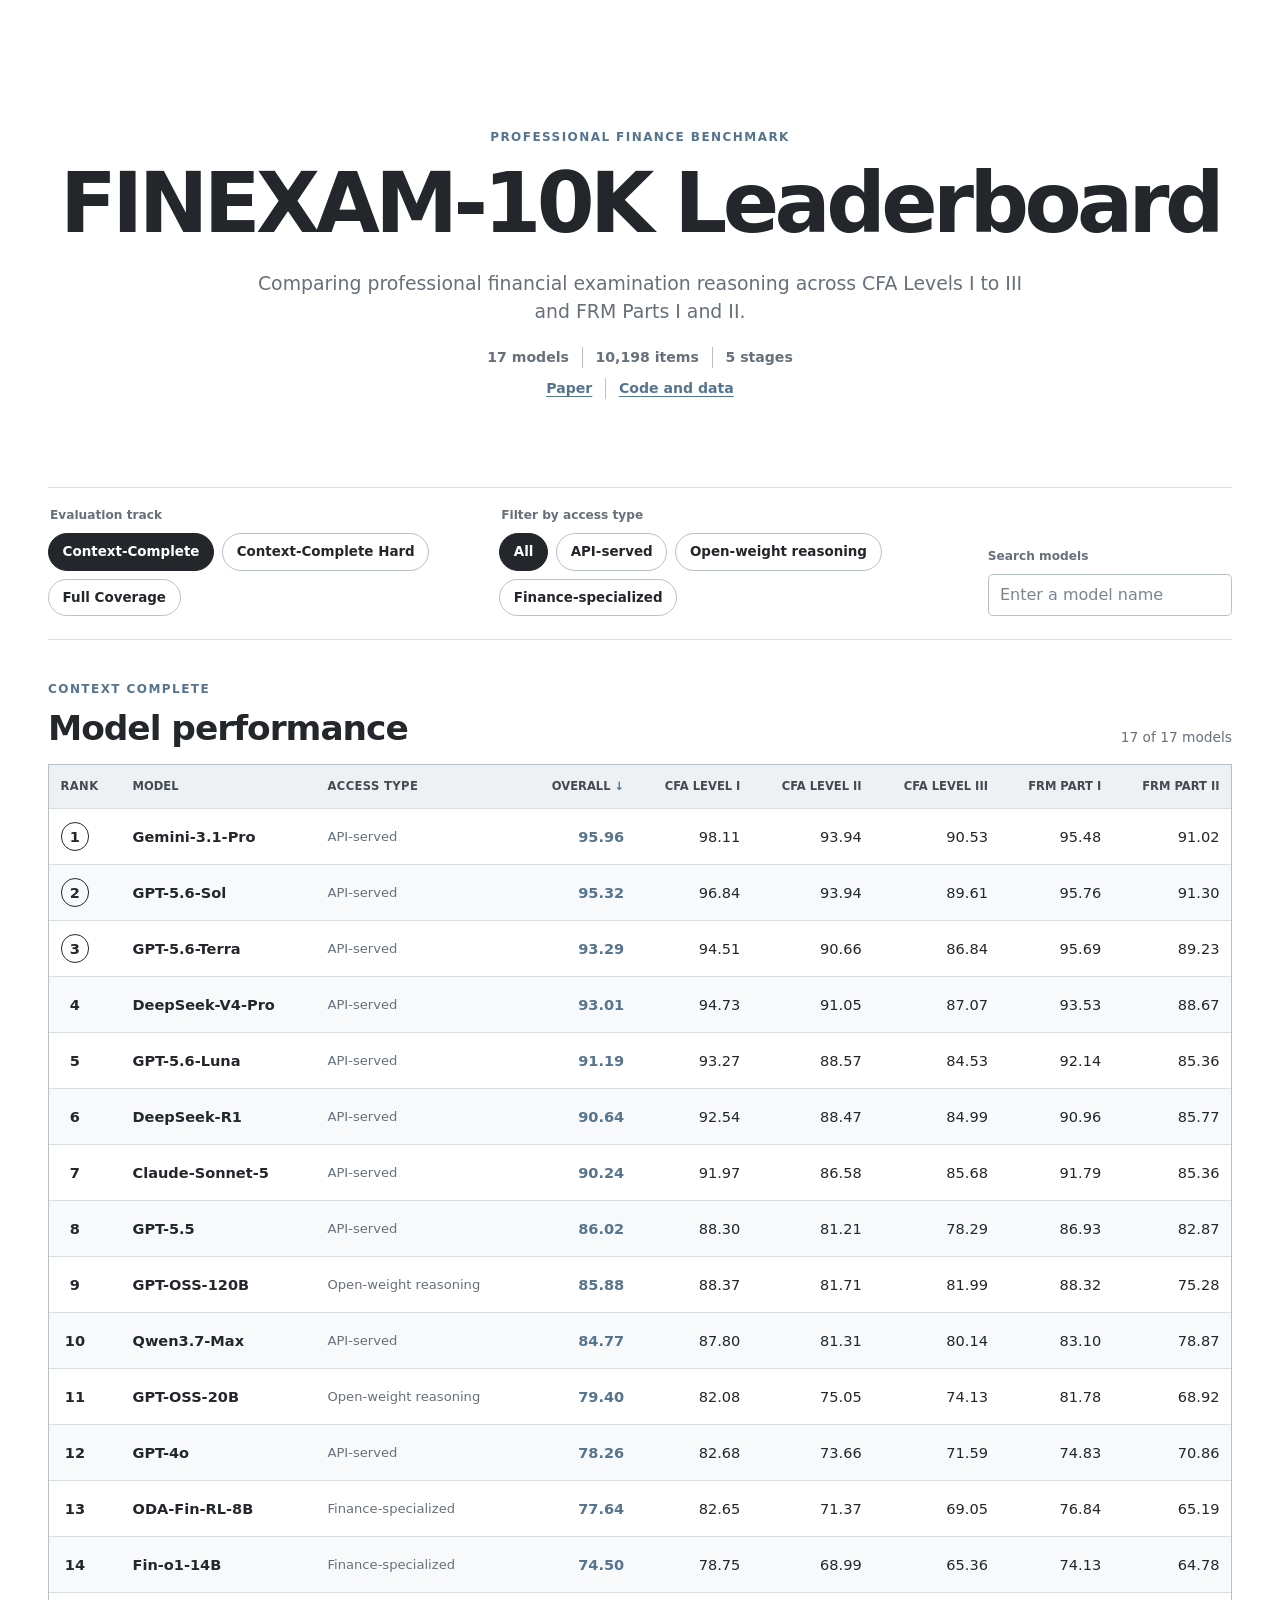
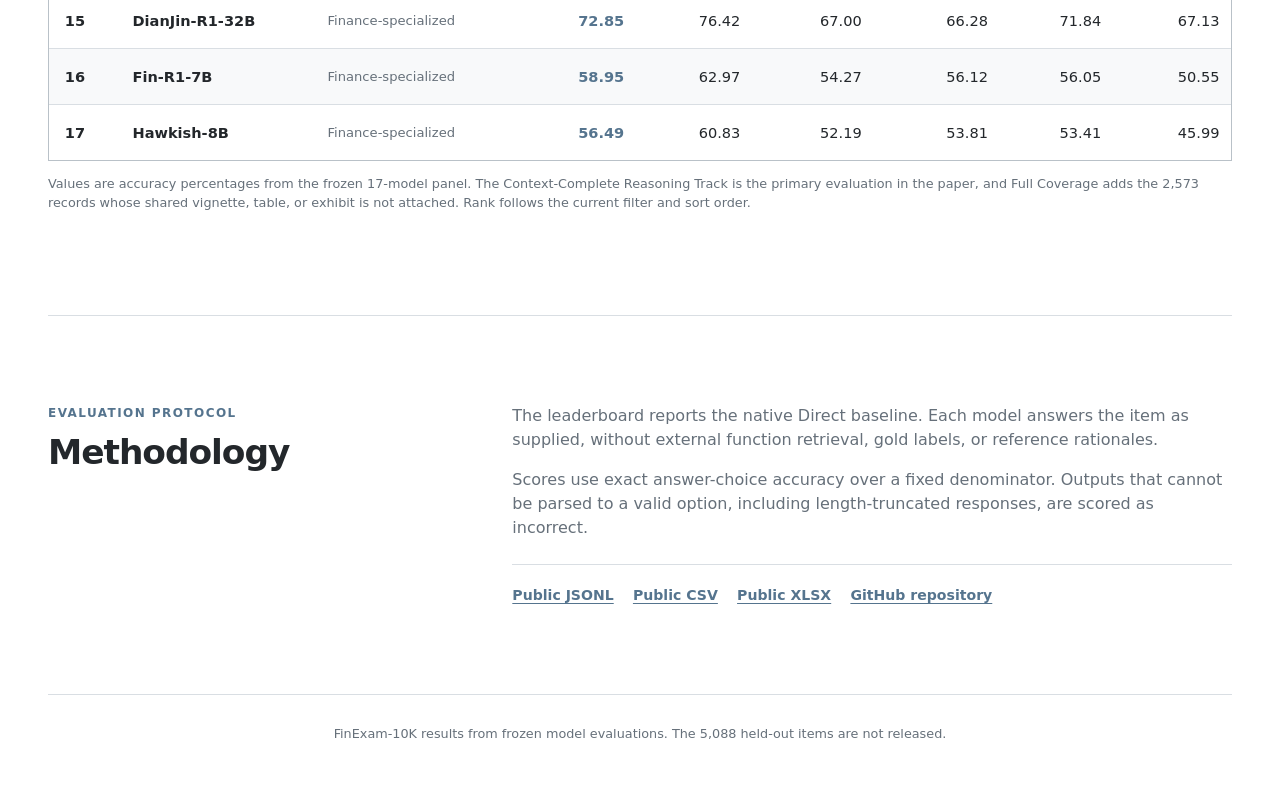
==== commit 35b21724: "Public release of FinExam-10K: the 5,110 public items, a scoring package, and the leaderboard site" ====
--- a/docs/index.html
+++ b/docs/index.html
@@ -18,15 +18,26 @@
       <p class="metadata" aria-label="Benchmark summary">
         <span>17 models</span><span>10,198 items</span><span>5 stages</span>
       </p>
+      <p class="metadata hero-links">
+        <a href="https://arxiv.org/abs/2608.28155">Paper</a><a href="https://github.com/YanLin-Quinne/FinExam10k">Code and data</a>
+      </p>
     </header>
 
     <section id="leaderboard" class="leaderboard" aria-labelledby="leaderboard-title">
       <div class="leaderboard-tools">
         <fieldset class="category-filter">
+          <legend>Evaluation track</legend>
+          <div class="filter-pills">
+            <button class="filter-pill" type="button" data-view="cc" aria-pressed="true">Context-Complete</button>
+            <button class="filter-pill" type="button" data-view="h372" aria-pressed="false">Context-Complete Hard</button>
+            <button class="filter-pill" type="button" data-view="full" aria-pressed="false">Full Coverage</button>
+          </div>
+        </fieldset>
+        <fieldset class="category-filter">
           <legend>Filter by access type</legend>
           <div class="filter-pills">
             <button class="filter-pill" type="button" data-category="all" aria-pressed="true">All</button>
-            <button class="filter-pill" type="button" data-category="Proprietary API served" aria-pressed="false">Proprietary</button>
+            <button class="filter-pill" type="button" data-category="Proprietary API served" aria-pressed="false">API-served</button>
             <button class="filter-pill" type="button" data-category="Open weight reasoning" aria-pressed="false">Open-weight reasoning</button>
             <button class="filter-pill" type="button" data-category="Finance specialized" aria-pressed="false">Finance-specialized</button>
           </div>
@@ -39,7 +50,7 @@
 
       <div class="table-heading">
         <div>
-          <p class="section-label">Full Coverage</p>
+          <p id="view-label" class="section-label">Context Complete</p>
           <h2 id="leaderboard-title">Model performance</h2>
         </div>
         <p id="results-status" class="results-status" aria-live="polite">Loading results</p>
@@ -47,7 +58,7 @@
 
       <div class="table-shell" tabindex="0" aria-label="Scrollable model leaderboard">
         <table>
-          <caption>Accuracy in percent on all 10,198 items. Select a column heading to sort.</caption>
+          <caption id="view-caption">Accuracy in percent. The 7,625 items with all answer-necessary evidence present in the local record. Select a column heading to sort.</caption>
           <thead>
             <tr>
               <th scope="col">Rank</th>
@@ -64,7 +75,7 @@
           <tbody id="leaderboard-body"></tbody>
         </table>
       </div>
-      <p class="table-note">Values are accuracy percentages from the frozen 17-model panel. Rank follows the current filter and sort order.</p>
+      <p class="table-note">Values are accuracy percentages from the frozen 17-model panel. The Context-Complete Reasoning Track is the primary evaluation in the paper, and Full Coverage adds the 2,573 records whose shared vignette, table, or exhibit is not attached. Rank follows the current filter and sort order.</p>
     </section>
 
     <section class="methodology" aria-labelledby="methodology-title">
@@ -76,13 +87,14 @@
         <p class="method-copy">The leaderboard reports the native Direct baseline. Each model answers the item as supplied, without external function retrieval, gold labels, or reference rationales.</p>
         <p class="method-copy">Scores use exact answer-choice accuracy over a fixed denominator. Outputs that cannot be parsed to a valid option, including length-truncated responses, are scored as incorrect.</p>
         <nav class="resource-links" aria-label="Public resources">
-          <a href="data/public/finexam10k_public_5110_canonical.json">Public JSON</a>
-          <a href="data/public/finexam10k_public_5110.xlsx">Public XLSX</a>
-          <a href="REPRODUCIBILITY.md">Reproduction notes</a>
+          <a href="data/finexam10k_public_5110.jsonl">Public JSONL</a>
+          <a href="data/finexam10k_public_5110.csv">Public CSV</a>
+          <a href="data/finexam10k_public_5110.xlsx">Public XLSX</a>
+          <a href="https://github.com/YanLin-Quinne/FinExam10k">GitHub repository</a>
         </nav>
       </div>
     </section>
   </main>
-  <footer>FinExam-10K aggregate results from frozen model evaluations.</footer>
+  <footer>FinExam-10K results from frozen model evaluations. The 5,088 held-out items are not released.</footer>
 </body>
 </html>
--- a/docs/assets/site.css
+++ b/docs/assets/site.css
@@ -108,6 +108,9 @@
 
 .metadata span { padding: 0 0.8rem; }
 .metadata span + span { border-left: 1px solid var(--line-strong); }
+.hero-links { margin-top: 0.6rem; }
+.hero-links a { padding: 0 0.8rem; }
+.hero-links a + a { border-left: 1px solid var(--line-strong); }
 
 .leaderboard {
   padding-bottom: clamp(4.5rem, 8vw, 7rem);
